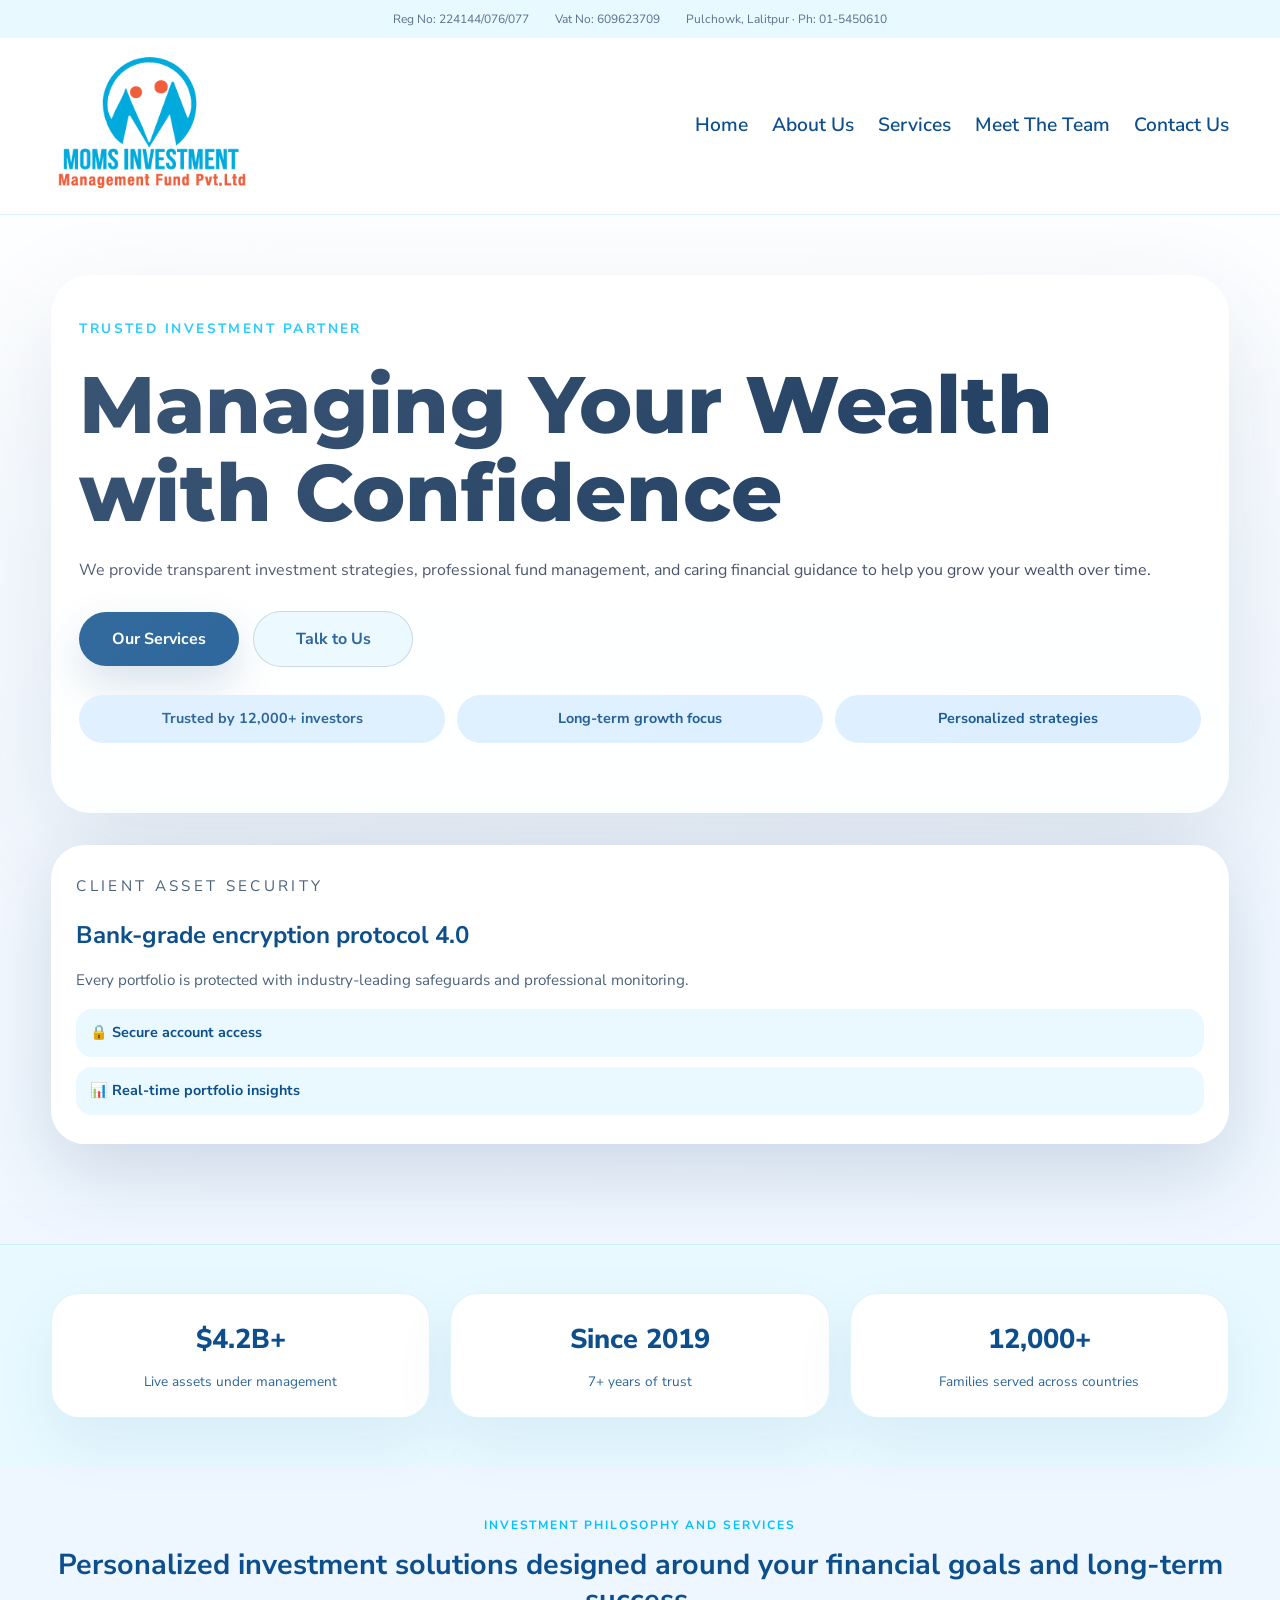
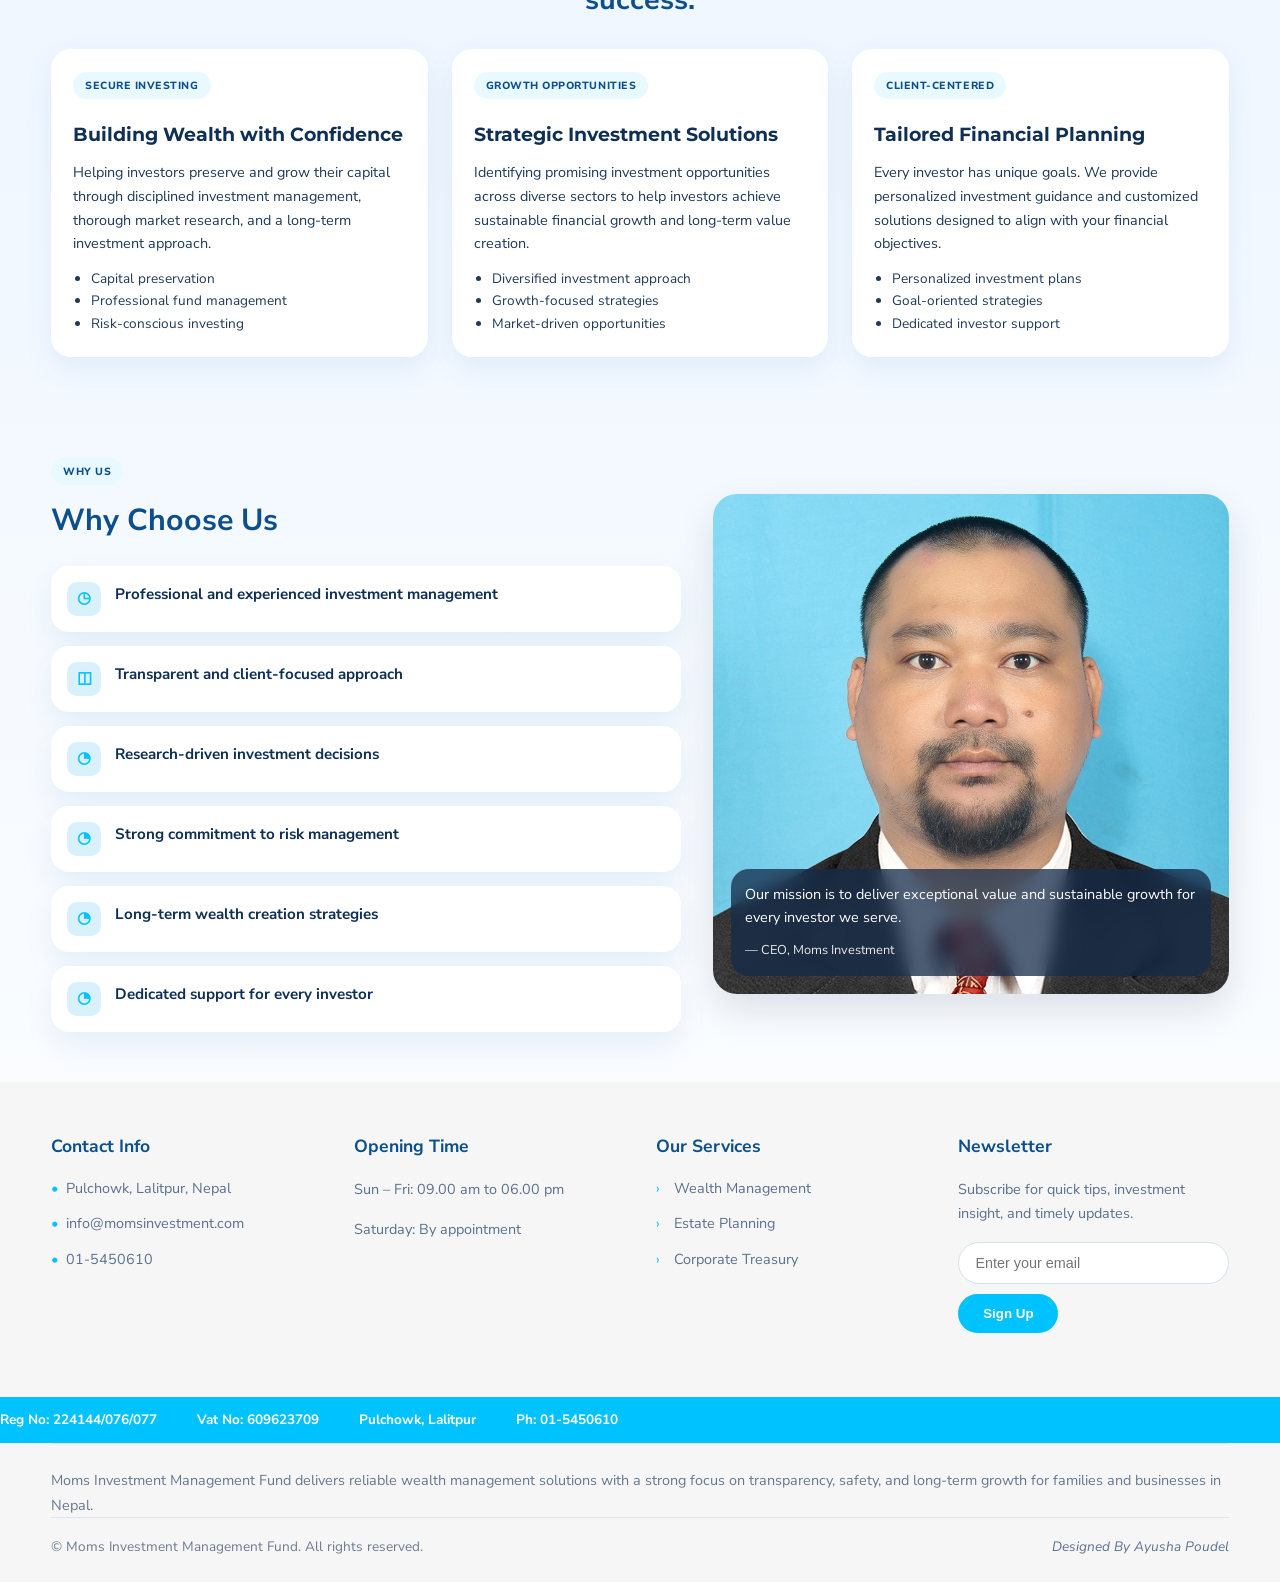
==== index.html @ f84cdc38 "chanes in mobile view" ====
<!DOCTYPE html>
<html lang="en">
<head>
  <meta charset="UTF-8" />
  <meta name="viewport" content="width=device-width, initial-scale=1.0, viewport-fit=cover" />
  <title>Moms Investment Management Fund | Wealth with Integrity</title>
  <meta name="description" content="Professional investment management services in Nepal. Safe, transparent, and growth-focused financial solutions for families and enterprises.">
  <link rel="preconnect" href="https://fonts.googleapis.com">
  <link rel="preconnect" href="https://fonts.gstatic.com" crossorigin>
  <link href="https://fonts.googleapis.com/css2?family=Montserrat:wght@600;700;800&family=Nunito+Sans:wght@400;500;600;700;800&display=swap" rel="stylesheet">
  <style>
    /* ----- reset & base ----- */
    * {
      box-sizing: border-box;
      margin: 0;
      padding: 0;
    }

    body {
      font-family: 'Nunito Sans', sans-serif;
      background: linear-gradient(180deg, #f5faff 0%, #eef6ff 48%, #ffffff 100%);
      color: #0f2f55;
      line-height: 1.65;
      overflow-x: hidden;
    }

    :root {
      color-scheme: light;
      --brand-blue: #00c2ff;
      --brand-navy: #0d4f8c;
      --brand-soft: #e8f9ff;
      --brand-muted: #5b708d;
      --brand-orange: #ff7f2e;
      --surface: #ffffff;
      --surface-soft: #f3f9ff;
      --accent-surface: #d9fee5;
    }

    a {
      text-decoration: none;
      color: inherit;
    }

    .container {
      width: min(1180px, 92%);
      margin: 0 auto;
    }

    /* buttons */
    .button {
      display: inline-flex;
      align-items: center;
      justify-content: center;
      border-radius: 999px;
      font-weight: 700;
      transition: all .25s ease;
      text-decoration: none;
    }

    .button-primary {
      background: var(--brand-navy);
      color: #ffffff;
      padding: 16px 28px;
      box-shadow: 0 18px 40px rgba(0, 72, 126, .18);
    }

    .button-primary:hover {
      transform: translateY(-1px);
      box-shadow: 0 20px 44px rgba(0, 72, 126, .22);
    }

    .button-secondary,
    .button-outline {
      border: 1px solid rgba(13, 47, 86, .18);
      background: rgba(232, 249, 255, .95);
      color: var(--brand-navy);
      padding: 16px 28px;
    }

    .button-secondary:hover,
    .button-outline:hover {
      background: rgba(232, 249, 255, 1);
    }

    /* topbar */
    .topbar {
      background: rgba(255, 255, 255, 0.98);
      border-bottom: 1px solid rgba(0, 164, 228, .14);
      position: sticky;
      top: 0;
      z-index: 100;
      backdrop-filter: blur(10px);
    }

    .topbar-info {
      display: flex;
      justify-content: center;
      gap: 26px;
      padding: 10px 0 8px;
      font-size: 12px;
      color: var(--brand-muted);
      background: var(--brand-soft);
      flex-wrap: wrap;
      row-gap: 6px;
    }

    .topbar-info span {
      white-space: nowrap;
    }

    .topbar-inner {
      display: flex;
      align-items: center;
      justify-content: space-between;
      gap: 30px;
      padding: 16px 0;
      flex-wrap: wrap;
    }

    .brand {
      display: flex;
      align-items: center;
      gap: 12px;
      flex-wrap: wrap;
    }

    .brand-logo {
      width: 200px;
      height: auto;
      display: block;
    }

    .brand-text {
      display: flex;
      flex-direction: column;
    }

    .brand-name {
      font-size: 18px;
      font-weight: 900;
      letter-spacing: .08em;
      text-transform: uppercase;
      color: var(--brand-blue);
      white-space: normal;
      line-height: 1.2;
    }

    /* desktop navigation */
    .topbar-nav {
      display: flex;
      flex-wrap: wrap;
      gap: 24px;
      align-items: center;
    }

    .topbar-nav a {
      color: var(--brand-navy);
      font-weight: 600;
      font-size: 1.2rem;
      padding: 8px 0;
    }

    /* mobile menu button (hamburger/X) */
    .mobile-menu-btn {
      display: none;
      background: none;
      border: none;
      cursor: pointer;
      width: 40px;
      height: 40px;
      position: relative;
      z-index: 200;
      flex-shrink: 0;
    }

    .mobile-menu-btn span {
      display: block;
      width: 25px;
      height: 2px;
      background: var(--brand-navy);
      margin: 6px auto;
      transition: all 0.3s ease;
      border-radius: 2px;
    }

    /* transform hamburger to X when open */
    .mobile-menu-btn.open span:nth-child(1) {
      transform: translateY(8px) rotate(45deg);
    }
    .mobile-menu-btn.open span:nth-child(2) {
      opacity: 0;
    }
    .mobile-menu-btn.open span:nth-child(3) {
      transform: translateY(-8px) rotate(-45deg);
    }

    /* mobile nav container */
    .mobile-nav-container {
      display: none;
      position: fixed;
      top: 0;
      left: 0;
      width: 100%;
      height: 100vh;
      background: rgba(255, 255, 255, 0.98);
      backdrop-filter: blur(16px);
      z-index: 150;
      flex-direction: column;
      justify-content: center;
      align-items: center;
      gap: 2rem;
      padding: 2rem;
      transform: translateX(100%);
      transition: transform 0.3s ease;
    }

    .mobile-nav-container.open {
      transform: translateX(0);
      display: flex;
    }

    .mobile-nav-container a {
      font-size: 1.5rem;
      font-weight: 600;
      color: var(--brand-navy);
      padding: 12px;
      text-align: center;
      width: 100%;
      border-bottom: 1px solid rgba(0, 164, 228, 0.2);
    }

    .mobile-nav-container .mobile-cta {
      margin-top: 20px;
    }

    /* Mobile-specific: logo+text stacked vertically, hamburger always on right */
    @media (max-width: 768px) {
      .topbar-nav {
        display: none;
      }
      .mobile-menu-btn {
        display: block;
      }
      .topbar-inner {
        flex-wrap: nowrap;
        justify-content: space-between;
        align-items: center;
      }
      .brand {
        flex-direction: column;
        align-items: flex-start;
        gap: 6px;
      }
      .brand-logo {
        width: 165px;
      }
      .brand-name {
        font-size: 14px;
        letter-spacing: 0.05em;
        max-width: 180px;
      }
      .brand-text {
        text-align: left;
      }
    }

    /* Hero stacking — always vertical, media card below */
    .hero.hero-full .hero-inner {
      display: flex;
      flex-direction: column;
      gap: 2rem;
    }

    .hero-media {
      display: block !important;
      width: 100%;
    }

    .hero-media .media-card {
      width: 100%;
      max-width: 100%;
      margin: 0;
    }

    .hero {
      display: block;
      width: 100%;
      padding: 0;
    }

    .hero.hero-full {
      position: relative;
      min-height: auto;
      background-image: linear-gradient(180deg, rgba(255, 255, 255, 0.92) 0%, rgba(255, 255, 255, 0.18) 35%, rgba(255, 255, 255, 0) 58%),
        url('https://images.unsplash.com/photo-1559526324-4b87b5e36e44?w=1600&q=80');
      background-size: cover;
      background-position: center right;
      background-repeat: no-repeat;
      padding: 60px 0 60px;
    }

    .hero.hero-full::before {
      content: '';
      position: absolute;
      inset: 0;
      background: linear-gradient(135deg, rgba(255, 255, 255, .20), rgba(255, 255, 255, 0));
      pointer-events: none;
    }

    .hero-copy {
      background: rgba(255, 255, 255, 0.96);
      padding: 40px 28px;
      border-radius: 40px;
      box-shadow: 0 36px 110px rgba(15, 47, 86, .12);
      max-width: 100%;
    }

    .hero-kicker {
      display: inline-flex;
      margin-bottom: 20px;
      color: var(--brand-blue);
      font-weight: 700;
      letter-spacing: .18em;
      text-transform: uppercase;
      font-size: .85rem;
    }

    .hero-copy h1 {
      font-family: 'Montserrat', sans-serif;
      font-size: clamp(2.2rem, 7vw, 5rem);
      line-height: 1.1;
      margin-bottom: 20px;
      color: #0f2f55;
      font-weight: 800;
    }

    .hero-text {
      font-size: 1rem;
      color: #34415d;
      margin-bottom: 28px;
    }

    .hero-actions-right {
      display: flex;
      flex-wrap: wrap;
      align-items: center;
      gap: 14px;
      margin-bottom: 28px;
    }

    .hero-actions-right .button-primary,
    .hero-actions-right .button-outline {
      min-width: 160px;
      padding: 14px 24px;
    }

    .hero-highlights {
      display: grid;
      grid-template-columns: repeat(auto-fit, minmax(180px, 1fr));
      gap: 12px;
      margin-bottom: 30px;
    }

    .hero-highlights span {
      background: rgba(218, 238, 255, .95);
      color: var(--brand-navy);
      padding: 12px 20px;
      border-radius: 999px;
      font-size: .9rem;
      font-weight: 700;
      text-align: center;
    }

    /* strategy card */
    .strategy-card {
      margin-top: 18px;
      background: var(--surface);
      border: 1px solid rgba(0, 164, 228, .12);
      border-radius: 28px;
      padding: 24px 22px;
      max-width: 100%;
      box-shadow: 0 18px 44px rgba(15, 47, 86, .08);
    }

    .strategy-top {
      margin-bottom: 20px;
    }

    .pill {
      background: var(--brand-soft);
      padding: 6px 14px;
      border-radius: 999px;
      font-size: 0.7rem;
      font-weight: 800;
      letter-spacing: 0.06em;
      color: var(--brand-navy);
      display: inline-block;
    }

    .strategy-top p {
      font-size: 1rem;
      color: #2f4f70;
      margin-top: 10px;
    }

    .button-strategy {
      width: 100%;
      border: 0;
      background: var(--brand-orange);
      color: #fff;
      font-weight: 700;
      border-radius: 16px;
      padding: 14px 18px;
      cursor: pointer;
      transition: background 0.2s;
    }

    .button-strategy:hover {
      background: #ff913f;
    }

    .strategy-card select {
      width: 100%;
      border-radius: 14px;
      padding: 12px 14px;
      font: inherit;
      border: 1px solid rgba(0, 164, 228, .22);
      background: rgba(0, 164, 228, .06);
      color: #26455f;
      margin-bottom: 16px;
    }

    .media-card {
      background: rgba(255, 255, 255, 0.98);
      border: 1px solid rgba(255, 255, 255, .82);
      border-radius: 34px;
      box-shadow: 0 28px 80px rgba(15, 47, 86, .16);
      padding: 28px 24px;
      backdrop-filter: blur(18px);
    }

    .media-pretitle {
      display: block;
      text-transform: uppercase;
      letter-spacing: .22em;
      font-size: .7rem;
      color: var(--brand-blue);
      margin-bottom: 14px;
    }

    .media-card h3 {
      font-size: 1.5rem;
      margin-bottom: 12px;
      color: var(--brand-navy);
    }

    .media-card p {
      color: #4b627b;
      line-height: 1.7;
      margin-bottom: 16px;
      font-size: 0.95rem;
    }

    .media-feature-list {
      display: grid;
      gap: 10px;
    }

    .media-feature-list span {
      display: inline-flex;
      align-items: center;
      gap: 10px;
      padding: 12px 14px;
      background: rgba(232, 249, 255, .95);
      border-radius: 16px;
      color: var(--brand-navy);
      font-weight: 700;
      font-size: 0.9rem;
    }

    /* stats */
    .stats-wrap {
      background: rgba(232, 249, 255, .85);
      color: var(--brand-navy);
      margin-top: 40px;
      padding: 48px 0;
      border-top: 1px solid rgba(0, 164, 228, .12);
    }

    .stats-grid {
      display: grid;
      grid-template-columns: repeat(3, 1fr);
      gap: 20px;
    }

    .stat-item {
      padding: 24px 16px;
      text-align: center;
      background: var(--surface);
      border-radius: 28px;
      box-shadow: 0 24px 60px rgba(0, 92, 172, .08);
      border: 1px solid rgba(0, 164, 228, .12);
    }

    .stat-value {
      font-size: 1.7rem;
      font-weight: 800;
      margin-bottom: 8px;
    }

    .stat-label {
      font-size: .85rem;
      opacity: .88;
    }

    /* philosophy section */
    .section-block {
      padding: 50px 0;
    }

    .section-head {
      text-align: center;
      margin-bottom: 32px;
    }

    .section-kicker {
      font-size: 12px;
      font-weight: 700;
      letter-spacing: .16em;
      color: var(--brand-blue);
      margin-bottom: 12px;
      text-transform: uppercase;
    }

    .section-head h2 {
      font-size: 1.8rem;
      line-height: 1.2;
      color: var(--brand-navy);
    }

    .philosophy-grid {
      display: grid;
      grid-template-columns: repeat(3, 1fr);
      gap: 24px;
    }

    .philosophy-card {
      border-radius: 20px;
      padding: 22px;
      min-height: auto;
      box-shadow: 0 12px 30px rgba(0, 92, 172, .08);
      background: var(--surface);
      transition: background .25s ease, color .25s ease;
    }

    .mini-pill {
      background: var(--brand-soft);
      padding: 5px 12px;
      border-radius: 60px;
      font-size: 0.65rem;
      font-weight: 800;
      letter-spacing: 0.05em;
      display: inline-block;
      color: var(--brand-navy);
      margin-bottom: 10px;
    }

    .philosophy-card h3 {
      font-family: 'Montserrat', sans-serif;
      font-size: 1.2rem;
      margin: 10px 0 10px;
      color: #0f2f55;
    }

    .philosophy-card p {
      font-size: .9rem;
      color: #1f3a57;
    }

    .philosophy-card ul {
      margin: 12px 0 0 18px;
      color: #1f3a57;
      font-size: .85rem;
    }

    .philosophy-card:hover {
      background: var(--brand-blue);
      color: #fff;
    }

    .philosophy-card:hover p,
    .philosophy-card:hover ul,
    .philosophy-card:hover li {
      color: #f2f8ff;
    }

    .philosophy-card:hover .mini-pill {
      background: rgba(255, 255, 255, .95);
      color: var(--brand-navy);
    }

    /* stewardship */
    .stewardship {
      display: grid;
      grid-template-columns: 1.1fr .9fr;
      gap: 32px;
      align-items: center;
      padding: 50px 0;
    }

    .stewardship-left h2 {
      font-size: 1.9rem;
      margin-bottom: 20px;
      color: var(--brand-navy);
    }

    .feature-list {
      display: flex;
      flex-direction: column;
      gap: 14px;
    }

    .feature-item {
      display: flex;
      gap: 14px;
      align-items: flex-start;
      background: var(--surface);
      padding: 16px;
      border-radius: 18px;
      box-shadow: 0 14px 28px rgba(0, 92, 172, .08);
    }

    .feature-icon {
      width: 34px;
      height: 34px;
      border-radius: 10px;
      background: rgba(0, 164, 228, .15);
      color: var(--brand-blue);
      display: grid;
      place-items: center;
      font-weight: 800;
      flex: 0 0 auto;
    }

    .feature-item h3 {
      font-size: 0.95rem;
      color: #0f2f55;
    }

    .stewardship-card {
      position: relative;
    }

    .stewardship-card img {
      width: 100%;
      height: auto;
      max-height: 500px;
      object-fit: cover;
      object-position: center 20%;
      border-radius: 24px;
      display: block;
      box-shadow: 0 16px 38px rgba(16, 35, 63, .12);
    }

    .overlay-card {
      position: absolute;
      left: 18px;
      right: 18px;
      bottom: 18px;
      background: rgba(20, 43, 74, .74);
      backdrop-filter: blur(8px);
      color: #fff;
      border-radius: 18px;
      padding: 14px;
    }

    .overlay-card p {
      font-size: 0.9rem;
      margin-bottom: 6px;
    }

    .overlay-card span {
      font-size: 0.8rem;
      opacity: .9;
    }

    /* footer */
    .footer {
      background: #f6f6f6;
      color: #0f2f55;
      padding: 50px 0 24px;
    }

    .footer-grid {
      display: grid;
      grid-template-columns: repeat(4, minmax(0, 1fr));
      gap: 32px;
      padding-bottom: 32px;
    }

    .footer h4 {
      margin-bottom: 16px;
      color: var(--brand-navy);
      font-size: 1.1rem;
    }

    .footer-contact,
    .footer-services {
      list-style: none;
      padding: 0;
      margin: 0;
    }

    .footer-contact li,
    .footer-services li {
      margin-bottom: 12px;
      color: #5b708d;
      font-size: .9rem;
    }

    .footer-contact li::before {
      content: '•';
      display: inline-block;
      width: 1em;
      color: var(--brand-blue);
    }

    .footer-services li {
      position: relative;
      padding-left: 18px;
    }

    .footer-services li::before {
      content: '›';
      position: absolute;
      left: 0;
      color: var(--brand-blue);
    }

    .footer-col p {
      color: #5b708d;
      line-height: 1.7;
      margin-bottom: 16px;
      font-size: 0.9rem;
    }

    .footer-newsletter {
      display: flex;
      gap: 10px;
      flex-wrap: wrap;
    }

    .footer-newsletter input {
      flex: 1;
      padding: 12px 16px;
      border-radius: 999px;
      border: 1px solid #d4e2f0;
      outline: none;
      font-size: .9rem;
    }

    .footer-newsletter button {
      border: 0;
      border-radius: 999px;
      min-width: 100px;
      padding: 12px 18px;
      background: var(--brand-blue);
      color: #fff;
      font-weight: 700;
      cursor: pointer;
      transition: 0.2s;
    }

    .footer-newsletter button:hover {
      background: #0d9fdf;
    }

    .footer-marquee {
      overflow: hidden;
      background: var(--brand-blue);
      margin-top: 32px;
    }

    .marquee-track {
      display: flex;
      animation: scroll 18s linear infinite;
      padding: 12px 0;
    }

    .marquee-group {
      display: flex;
      gap: 40px;
      align-items: center;
      min-width: 100%;
    }

    .marquee-group span {
      color: #fff;
      white-space: nowrap;
      font-weight: 700;
      font-size: 0.85rem;
    }

    @keyframes scroll {
      0% { transform: translateX(0); }
      100% { transform: translateX(-50%); }
    }

    .footer-note {
      border-top: 1px solid #dbe6f0;
      padding-top: 24px;
    }

    .footer-note p {
      margin: 0;
      color: #66788f;
      line-height: 1.7;
      font-size: 0.9rem;
    }

    .footer-bottom {
      display: flex;
      justify-content: space-between;
      align-items: center;
      gap: 12px;
      color: #6b7b90;
      font-size: .85rem;
      border-top: 1px solid #dbe6f0;
      padding-top: 18px;
      flex-wrap: wrap;
    }

    .footer-credit {
      color: #5b708d;
      font-style: italic;
    }

    .sr-only {
      position: absolute;
      left: -9999px;
    }

    /* responsive adjustments */
    @media (max-width: 992px) {
      .stats-grid, .philosophy-grid, .footer-grid {
        grid-template-columns: 1fr 1fr;
      }
      .stewardship {
        grid-template-columns: 1fr;
        gap: 40px;
      }
      .hero-copy {
        padding: 32px 24px;
      }
    }

    @media (max-width: 768px) {
      .stats-grid, .philosophy-grid, .footer-grid {
        grid-template-columns: 1fr;
      }
      .hero-copy h1 {
        font-size: 1.8rem;
      }
      .section-head h2, .stewardship-left h2 {
        font-size: 1.6rem;
      }
      .hero.hero-full {
        padding: 40px 0;
      }
      .stat-item {
        padding: 18px;
      }
      .media-card {
        padding: 22px 18px;
      }
      .media-card h3 {
        font-size: 1.3rem;
      }
      .footer-newsletter {
        flex-direction: column;
      }
      .footer-newsletter button {
        width: 100%;
      }
      .footer-bottom {
        justify-content: center;
        text-align: center;
      }
    }

    @media (max-width: 480px) {
      .hero-copy {
        padding: 24px 18px;
      }
      .button-primary, .button-outline {
        padding: 12px 20px;
        font-size: 0.9rem;
      }
      .strategy-card {
        padding: 20px 16px;
      }
      .feature-item {
        padding: 12px;
      }
      .feature-item h3 {
        font-size: 0.9rem;
      }
      .overlay-card {
        position: relative;
        left: 0;
        right: 0;
        bottom: 0;
        margin-top: 12px;
        border-radius: 18px;
      }
      .stewardship-card img {
        max-height: 350px;
      }
    }
  </style>
</head>
<body>
  <header class="topbar">
    <div class="topbar-info">
      <span>Reg No: 224144/076/077</span>
      <span>Vat No: 609623709</span>
      <span>Pulchowk, Lalitpur · Ph: 01-5450610</span>
    </div>
    <div class="container topbar-inner">
      <a href="#" class="brand">
        <img class="brand-logo" src="images/logo.png" alt="Moms Investment Logo">
        <div class="brand-text">
          <!-- <span class="brand-name">MOMS INVESTMENT MANAGEMENT FUND PVT.LTD</span> -->
        </div>
      </a>
      
      <!-- Desktop navigation -->
      <nav class="topbar-nav">
        <a href="">Home</a>
        <a href="about.html">About Us</a>
        <a href="services.html">Services</a>
        <a href="team.html">Meet The Team</a>
        <a href="contact.html">Contact Us</a>
      </nav>

      <!-- Hamburger/X button (mobile only) -->
      <button class="mobile-menu-btn" id="mobileMenuBtn" aria-label="Menu">
        <span></span>
        <span></span>
        <span></span>
      </button>
    </div>

    <!-- Mobile fullscreen navigation container -->
    <div class="mobile-nav-container" id="mobileNavContainer">
      <a href="#">Home</a>
      <a href="#">About Us</a>
      <a href="#">Services</a>
      <a href="#">Meet The Team</a>
      <a href="#">Contact Us</a>
      <div class="mobile-cta">
        <a class="button button-primary" href="#" style="width: 100%; text-align: center; color: #ffffff;">Get in Touch</a>
      </div>
    </div>
  </header>

  <main>
    <section class="hero hero-full">
      <div class="container hero-inner">
        <div class="hero-copy">
          <p class="hero-kicker">Trusted investment partner</p>
          <h1>Managing Your Wealth with Confidence</h1>
          <p class="hero-text">We provide transparent investment strategies, professional fund management, and caring financial guidance to help you grow your wealth over time.</p>
          <div class="hero-actions-right">
            <a class="button button-primary" href="#">Our Services</a>
            <a class="button button-outline" href="#">Talk to Us</a>
          </div>
          <div class="hero-highlights">
            <span>Trusted by 12,000+ investors</span>
            <span>Long-term growth focus</span>
            <span>Personalized strategies</span>
          </div>
        </div>
        <aside class="hero-media">
          <div class="media-card">
            <p class="media-pretitle">Client Asset Security</p>
            <h3>Bank-grade encryption protocol 4.0</h3>
            <p>Every portfolio is protected with industry-leading safeguards and professional monitoring.</p>
            <div class="media-feature-list">
              <span>🔒 Secure account access</span>
              <span>📊 Real-time portfolio insights</span>
            </div>
          </div>
        </aside>
      </div>
    </section>

    <section class="stats-wrap">
      <div class="container stats-grid">
        <div class="stat-item">
          <div class="stat-value">$4.2B+</div>
          <div class="stat-label">Live assets under management</div>
        </div>
        <div class="stat-item">
          <div class="stat-value">Since 2019</div>
          <div class="stat-label">7+ years of trust</div>
        </div>
        <div class="stat-item">
          <div class="stat-value">12,000+</div>
          <div class="stat-label">Families served across countries</div>
        </div>
      </div>
    </section>

    <section class="container section-block">
      <div class="section-head">
        <p class="section-kicker">Investment Philosophy and Services</p>
        <h2>Personalized investment solutions designed around your financial goals and long-term success.</h2>
      </div>
      <div class="philosophy-grid">
        <article class="philosophy-card light">
          <span class="mini-pill">SECURE INVESTING</span>
          <h3>Building Wealth with Confidence</h3>
          <p>Helping investors preserve and grow their capital through disciplined investment management, thorough market research, and a long-term investment approach.</p>
          <ul><li>Capital preservation</li><li>Professional fund management</li><li>Risk-conscious investing</li></ul>
        </article>
        <article class="philosophy-card dark">
          <span class="mini-pill">GROWTH OPPORTUNITIES</span>
          <h3>Strategic Investment Solutions</h3>
          <p>Identifying promising investment opportunities across diverse sectors to help investors achieve sustainable financial growth and long-term value creation.</p>
          <ul><li>Diversified investment approach</li><li>Growth-focused strategies</li><li>Market-driven opportunities</li></ul>
        </article>
        <article class="philosophy-card outline">
          <span class="mini-pill">CLIENT-CENTERED</span>
          <h3>Tailored Financial Planning</h3>
          <p>Every investor has unique goals. We provide personalized investment guidance and customized solutions designed to align with your financial objectives.</p>
          <ul><li>Personalized investment plans</li><li>Goal-oriented strategies</li><li>Dedicated investor support</li></ul>
        </article>
      </div>
    </section>

    <section class="container stewardship">
      <div class="stewardship-left">
        <span class="mini-pill">WHY US</span>
        <h2>Why Choose Us</h2>
        <div class="feature-list">
          <div class="feature-item"><div class="feature-icon">◷</div><div><h3>Professional and experienced investment management</h3></div></div>
          <div class="feature-item"><div class="feature-icon">◫</div><div><h3>Transparent and client-focused approach</h3></div></div>
          <div class="feature-item"><div class="feature-icon">◔</div><div><h3>Research-driven investment decisions</h3></div></div>
          <div class="feature-item"><div class="feature-icon">◔</div><div><h3>Strong commitment to risk management</h3></div></div>
          <div class="feature-item"><div class="feature-icon">◔</div><div><h3>Long-term wealth creation strategies</h3></div></div>
          <div class="feature-item"><div class="feature-icon">◔</div><div><h3>Dedicated support for every investor</h3></div></div>
        </div>
      </div>
      <div class="stewardship-card">
        <img src="images/CEO.jpeg" alt="CEO portrait">
        <div class="overlay-card">
          <p>Our mission is to deliver exceptional value and sustainable growth for every investor we serve.</p>
          <span>— CEO, Moms Investment</span>
        </div>
      </div>
    </section>
  </main>

  <footer class="footer">
    <div class="container footer-grid">
      <div class="footer-col"><h4>Contact Info</h4><ul class="footer-contact"><li>Pulchowk, Lalitpur, Nepal</li><li>info@momsinvestment.com</li><li>01-5450610</li></ul></div>
      <div class="footer-col"><h4>Opening Time</h4><p>Sun – Fri: 09.00 am to 06.00 pm</p><p>Saturday: By appointment</p></div>
      <div class="footer-col"><h4>Our Services</h4><ul class="footer-services"><li>Wealth Management</li><li>Estate Planning</li><li>Corporate Treasury</li></ul></div>
      <div class="footer-col"><h4>Newsletter</h4><p>Subscribe for quick tips, investment insight, and timely updates.</p><div class="footer-newsletter"><input type="email" placeholder="Enter your email" id="newsEmail"><button id="newsBtn">Sign Up</button></div></div>
    </div>
    <div class="footer-marquee"><div class="marquee-track"><div class="marquee-group"><span>Reg No: 224144/076/077</span><span>Vat No: 609623709</span><span>Pulchowk, Lalitpur</span><span>Ph: 01-5450610</span></div><div class="marquee-group" aria-hidden="true"><span>Reg No: 224144/076/077</span><span>Vat No: 609623709</span><span>Pulchowk, Lalitpur</span><span>Ph: 01-5450610</span></div></div></div>
    <div class="container footer-note"><p>Moms Investment Management Fund delivers reliable wealth management solutions with a strong focus on transparency, safety, and long-term growth for families and businesses in Nepal.</p></div>
    <div class="container footer-bottom"><span>© Moms Investment Management Fund. All rights reserved.</span><span class="footer-credit">Designed By Ayusha Poudel</span></div>
  </footer>

  <script>
    (function() {
      // Hamburger/X menu toggle
      const menuBtn = document.getElementById('mobileMenuBtn');
      const mobileNav = document.getElementById('mobileNavContainer');
      if (menuBtn && mobileNav) {
        menuBtn.addEventListener('click', () => {
          mobileNav.classList.toggle('open');
          menuBtn.classList.toggle('open'); // toggle X class
          if (mobileNav.classList.contains('open')) {
            document.body.style.overflow = 'hidden';
          } else {
            document.body.style.overflow = '';
          }
        });
        // Close menu when clicking any link inside the mobile nav
        const navLinks = mobileNav.querySelectorAll('a');
        navLinks.forEach(link => {
          link.addEventListener('click', () => {
            mobileNav.classList.remove('open');
            menuBtn.classList.remove('open');
            document.body.style.overflow = '';
          });
        });
      }

      // newsletter signup
      const newsBtn = document.getElementById('newsBtn');
      const newsEmail = document.getElementById('newsEmail');
      if (newsBtn) {
        newsBtn.addEventListener('click', () => {
          const email = newsEmail.value.trim();
          if (!email || !email.includes('@')) {
            alert('Please enter a valid email address.');
            return;
          }
          alert(`📩 Subscribed! ${email} will receive market insights and updates.`);
          newsEmail.value = '';
        });
      }
    })();
  </script>
</body>
</html>
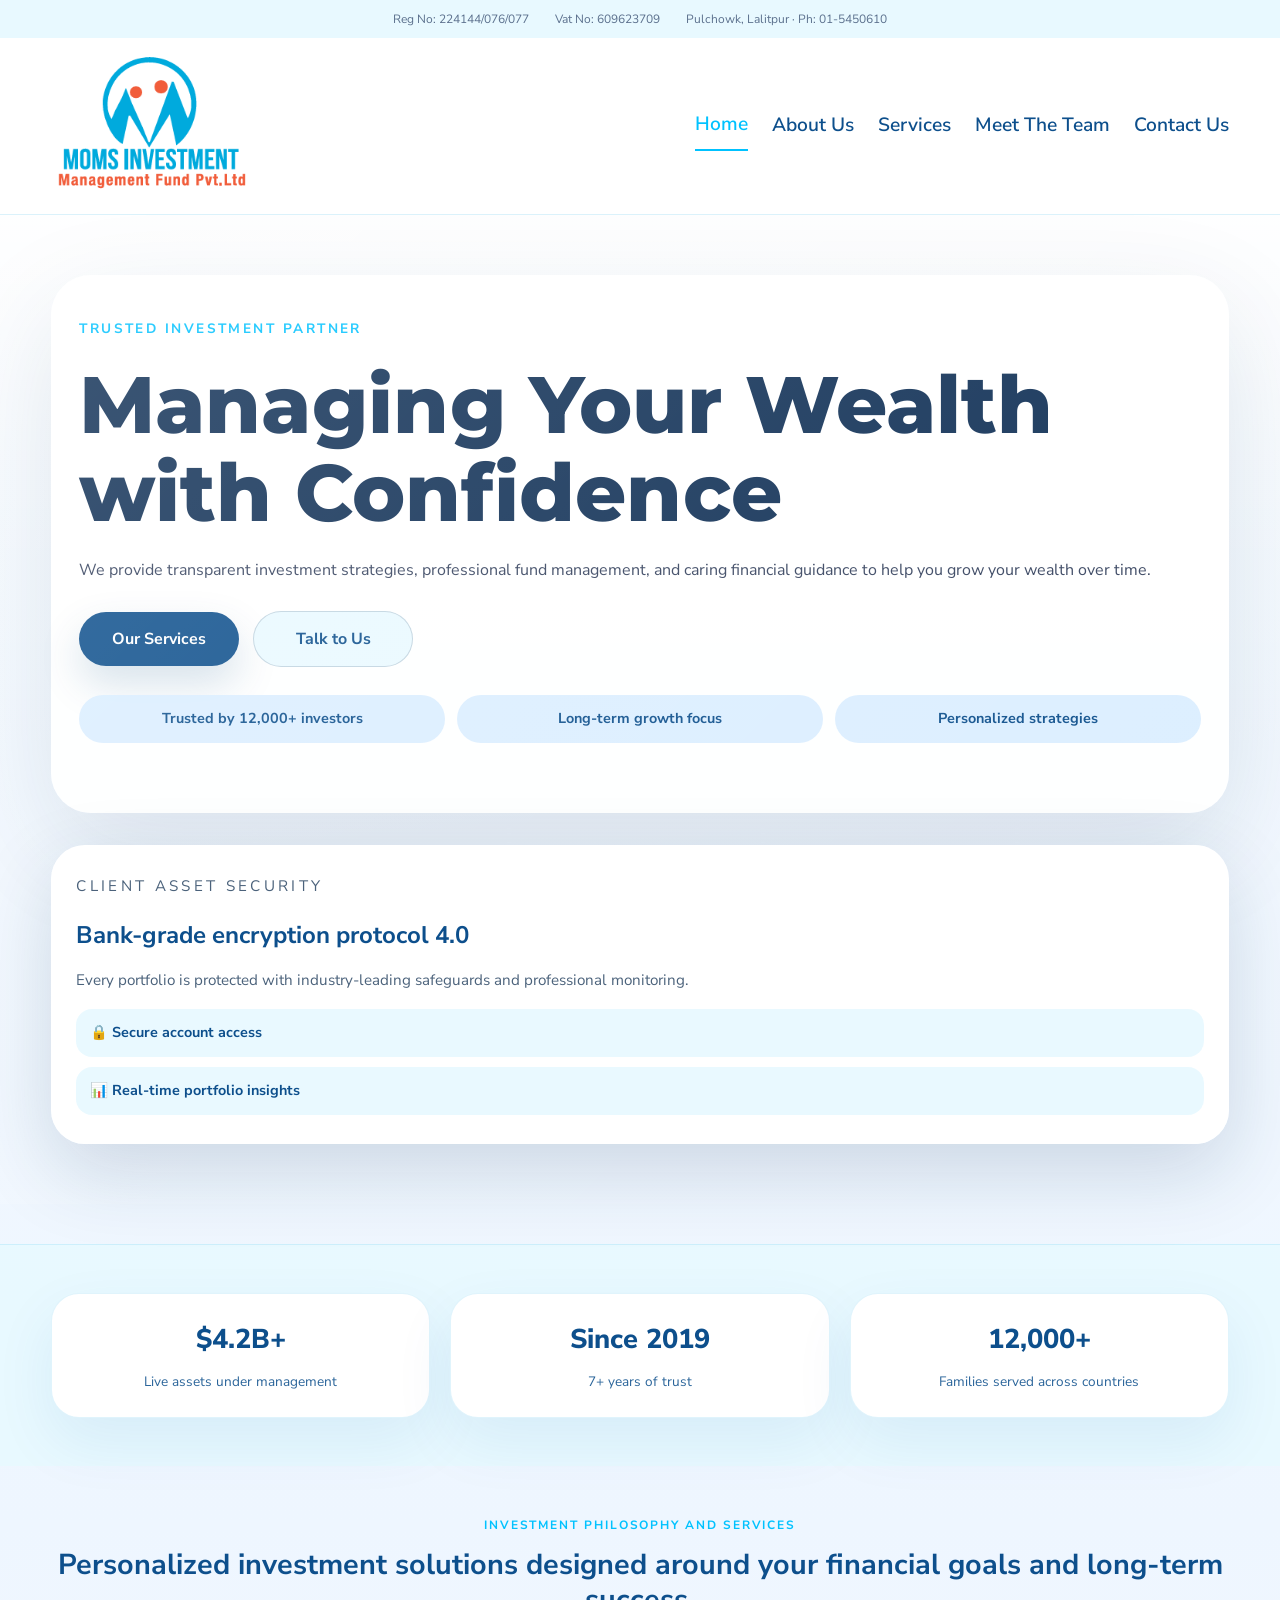
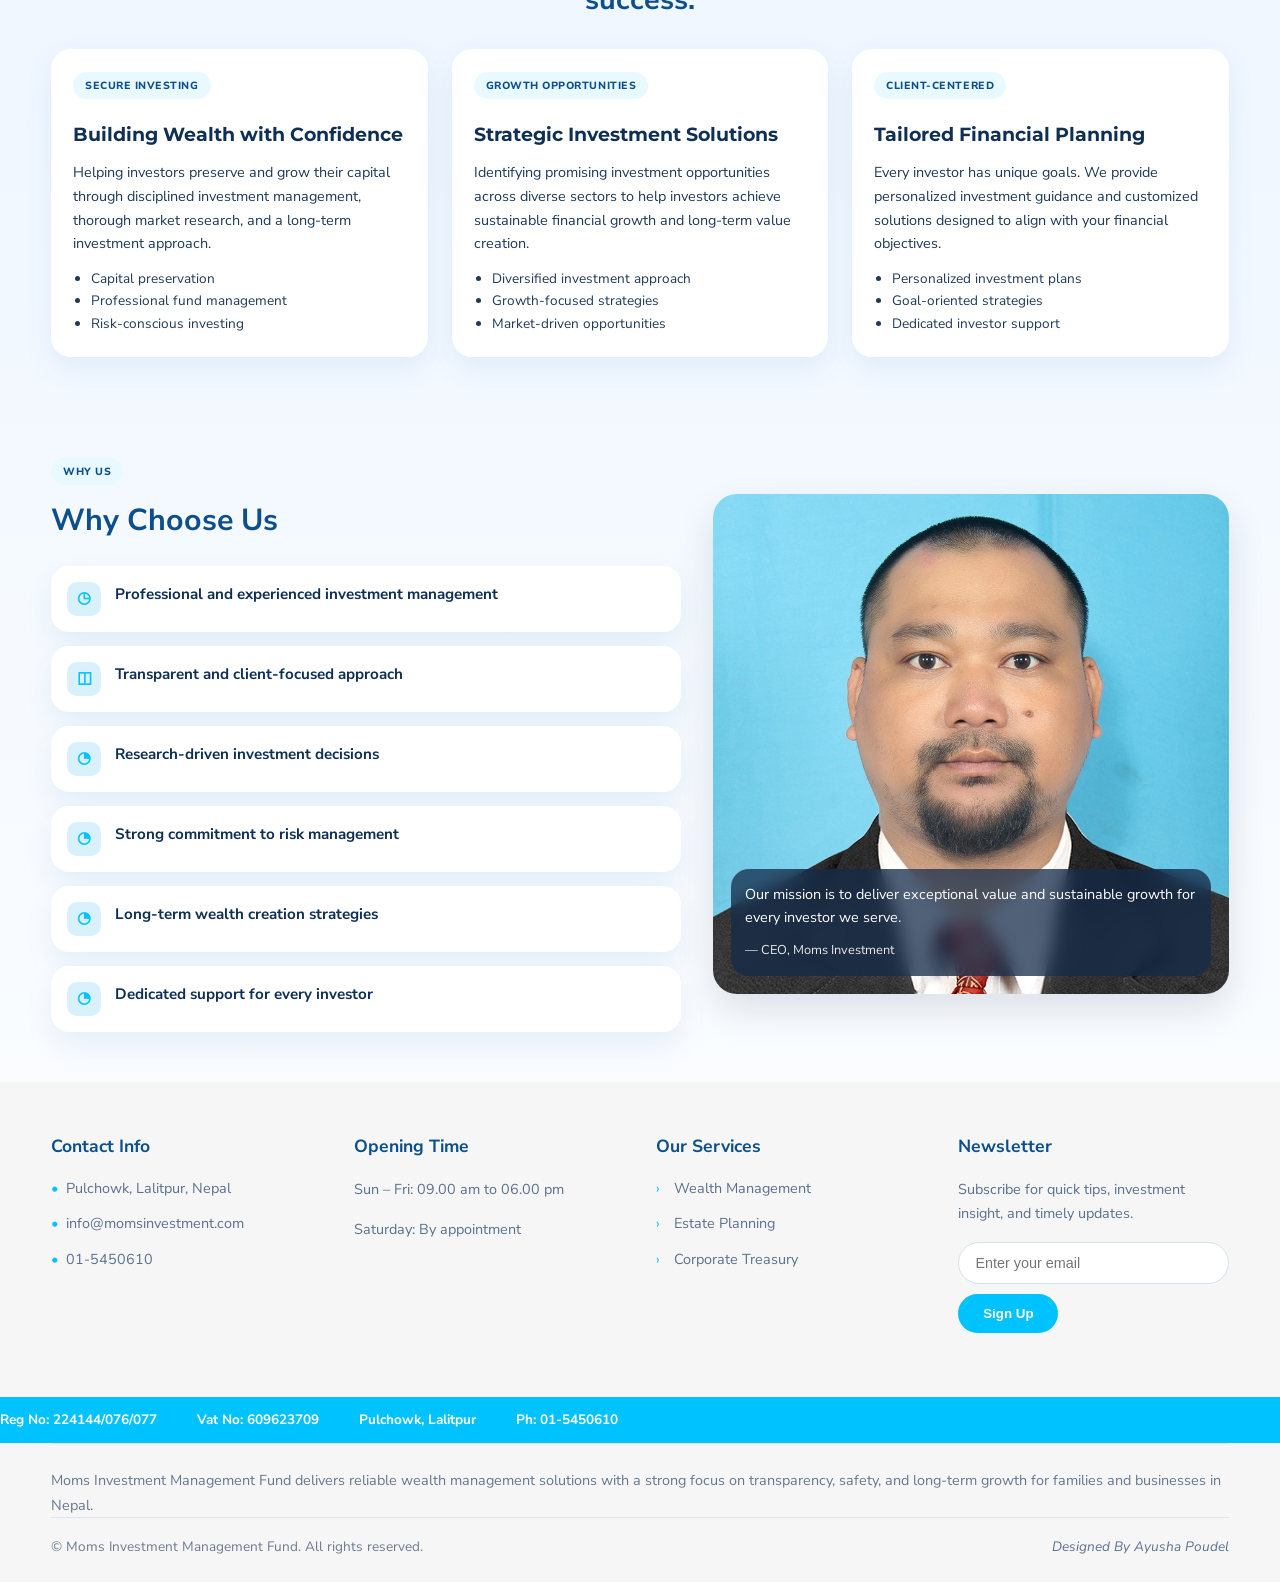
==== commit efd1cd8e: "changes in all pages and make responsive" ====
--- a/index.html
+++ b/index.html
@@ -6,6 +6,8 @@
   <title>Moms Investment Management Fund | Wealth with Integrity</title>
   <meta name="description" content="Professional investment management services in Nepal. Safe, transparent, and growth-focused financial solutions for families and enterprises.">
   <link rel="preconnect" href="https://fonts.googleapis.com">
+    <link rel="shortcut icon" href="images/logo.png" type="image/x-icon">
+
   <link rel="preconnect" href="https://fonts.gstatic.com" crossorigin>
   <link href="https://fonts.googleapis.com/css2?family=Montserrat:wght@600;700;800&family=Nunito+Sans:wght@400;500;600;700;800&display=swap" rel="stylesheet">
   <style>
@@ -82,7 +84,7 @@
       background: rgba(232, 249, 255, 1);
     }
 
-    /* topbar */
+    /* ===== HEADER (identical to services page with active & hover) ===== */
     .topbar {
       background: rgba(255, 255, 255, 0.98);
       border-bottom: 1px solid rgba(0, 164, 228, .14);
@@ -128,6 +130,7 @@
       width: 200px;
       height: auto;
       display: block;
+      border-radius: 12px;
     }
 
     .brand-text {
@@ -158,6 +161,35 @@
       font-weight: 600;
       font-size: 1.2rem;
       padding: 8px 0;
+      transition: color 0.2s ease;
+      position: relative;
+    }
+
+    .topbar-nav a:hover {
+      color: var(--brand-blue);
+    }
+
+    .topbar-nav a::after {
+      content: '';
+      position: absolute;
+      bottom: 0;
+      left: 0;
+      width: 0;
+      height: 2px;
+      background: var(--brand-blue);
+      transition: width 0.25s ease;
+    }
+
+    .topbar-nav a:hover::after {
+      width: 100%;
+    }
+
+    .topbar-nav a.active {
+      color: var(--brand-blue);
+      border-bottom: 2px solid var(--brand-blue);
+    }
+    .topbar-nav a.active::after {
+      display: none;
     }
 
     /* mobile menu button (hamburger/X) */
@@ -183,7 +215,6 @@
       border-radius: 2px;
     }
 
-    /* transform hamburger to X when open */
     .mobile-menu-btn.open span:nth-child(1) {
       transform: translateY(8px) rotate(45deg);
     }
@@ -194,7 +225,6 @@
       transform: translateY(-8px) rotate(-45deg);
     }
 
-    /* mobile nav container */
     .mobile-nav-container {
       display: none;
       position: fixed;
@@ -227,13 +257,17 @@
       text-align: center;
       width: 100%;
       border-bottom: 1px solid rgba(0, 164, 228, 0.2);
+      transition: color 0.2s;
+    }
+
+    .mobile-nav-container a:hover {
+      color: var(--brand-blue);
     }
 
     .mobile-nav-container .mobile-cta {
       margin-top: 20px;
     }
 
-    /* Mobile-specific: logo+text stacked vertically, hamburger always on right */
     @media (max-width: 768px) {
       .topbar-nav {
         display: none;
@@ -252,7 +286,7 @@
         gap: 6px;
       }
       .brand-logo {
-        width: 165px;
+        width: 200px;
       }
       .brand-name {
         font-size: 14px;
@@ -927,19 +961,19 @@
       <span>Pulchowk, Lalitpur · Ph: 01-5450610</span>
     </div>
     <div class="container topbar-inner">
-      <a href="#" class="brand">
+      <a href="index.html" class="brand">
         <img class="brand-logo" src="images/logo.png" alt="Moms Investment Logo">
         <div class="brand-text">
           <!-- <span class="brand-name">MOMS INVESTMENT MANAGEMENT FUND PVT.LTD</span> -->
         </div>
       </a>
       
-      <!-- Desktop navigation -->
+      <!-- Desktop navigation with active Home -->
       <nav class="topbar-nav">
-        <a href="">Home</a>
+        <a href="index.html" class="active">Home</a>
         <a href="about.html">About Us</a>
         <a href="services.html">Services</a>
-        <a href="team.html">Meet The Team</a>
+        <a href="meet_the_team.html">Meet The Team</a>
         <a href="contact.html">Contact Us</a>
       </nav>
 
@@ -953,13 +987,13 @@
 
     <!-- Mobile fullscreen navigation container -->
     <div class="mobile-nav-container" id="mobileNavContainer">
-      <a href="#">Home</a>
-      <a href="#">About Us</a>
-      <a href="#">Services</a>
-      <a href="#">Meet The Team</a>
-      <a href="#">Contact Us</a>
+      <a href="index.html">Home</a>
+      <a href="about.html">About Us</a>
+      <a href="services.html">Services</a>
+      <a href="meet_the_team.html">Meet The Team</a>
+      <a href="contact.html">Contact Us</a>
       <div class="mobile-cta">
-        <a class="button button-primary" href="#" style="width: 100%; text-align: center; color: #ffffff;">Get in Touch</a>
+        <a class="button button-primary" href="contact.html" style="width: 100%; text-align: center; color: #ffffff;">Get in Touch</a>
       </div>
     </div>
   </header>
@@ -972,14 +1006,29 @@
           <h1>Managing Your Wealth with Confidence</h1>
           <p class="hero-text">We provide transparent investment strategies, professional fund management, and caring financial guidance to help you grow your wealth over time.</p>
           <div class="hero-actions-right">
-            <a class="button button-primary" href="#">Our Services</a>
-            <a class="button button-outline" href="#">Talk to Us</a>
+            <a class="button button-primary" href="services.html">Our Services</a>
+            <a class="button button-outline" href="contact.html">Talk to Us</a>
           </div>
           <div class="hero-highlights">
             <span>Trusted by 12,000+ investors</span>
             <span>Long-term growth focus</span>
             <span>Personalized strategies</span>
           </div>
+          <!-- <div class="strategy-card">
+            <div class="strategy-top">
+              <span class="pill">FINANCIAL GUIDANCE</span>
+              <p>How can we help you today?</p>
+            </div>
+            <label class="sr-only" for="goal">Select an objective</label>
+            <select id="goal">
+              <option>Select an objective</option>
+              <option>Grow wealth</option>
+              <option>Retirement planning</option>
+              <option>Save for education</option>
+              <option>Preserve capital</option>
+            </select>
+            <button type="button" class="button-strategy" id="strategyBtn">Personalize My Strategy</button>
+          </div> -->
         </div>
         <aside class="hero-media">
           <div class="media-card">
@@ -1082,14 +1131,13 @@
       if (menuBtn && mobileNav) {
         menuBtn.addEventListener('click', () => {
           mobileNav.classList.toggle('open');
-          menuBtn.classList.toggle('open'); // toggle X class
+          menuBtn.classList.toggle('open');
           if (mobileNav.classList.contains('open')) {
             document.body.style.overflow = 'hidden';
           } else {
             document.body.style.overflow = '';
           }
         });
-        // Close menu when clicking any link inside the mobile nav
         const navLinks = mobileNav.querySelectorAll('a');
         navLinks.forEach(link => {
           link.addEventListener('click', () => {
@@ -1097,6 +1145,16 @@
             menuBtn.classList.remove('open');
             document.body.style.overflow = '';
           });
+        });
+      }
+
+      // strategy button
+      const strategyBtn = document.getElementById('strategyBtn');
+      const goalSelect = document.getElementById('goal');
+      if (strategyBtn) {
+        strategyBtn.addEventListener('click', () => {
+          const selected = goalSelect.options[goalSelect.selectedIndex]?.text || 'investment objective';
+          alert(`✨ Thank you! We'll personalize a strategy for "${selected}". A dedicated advisor will reach out soon.`);
         });
       }
 
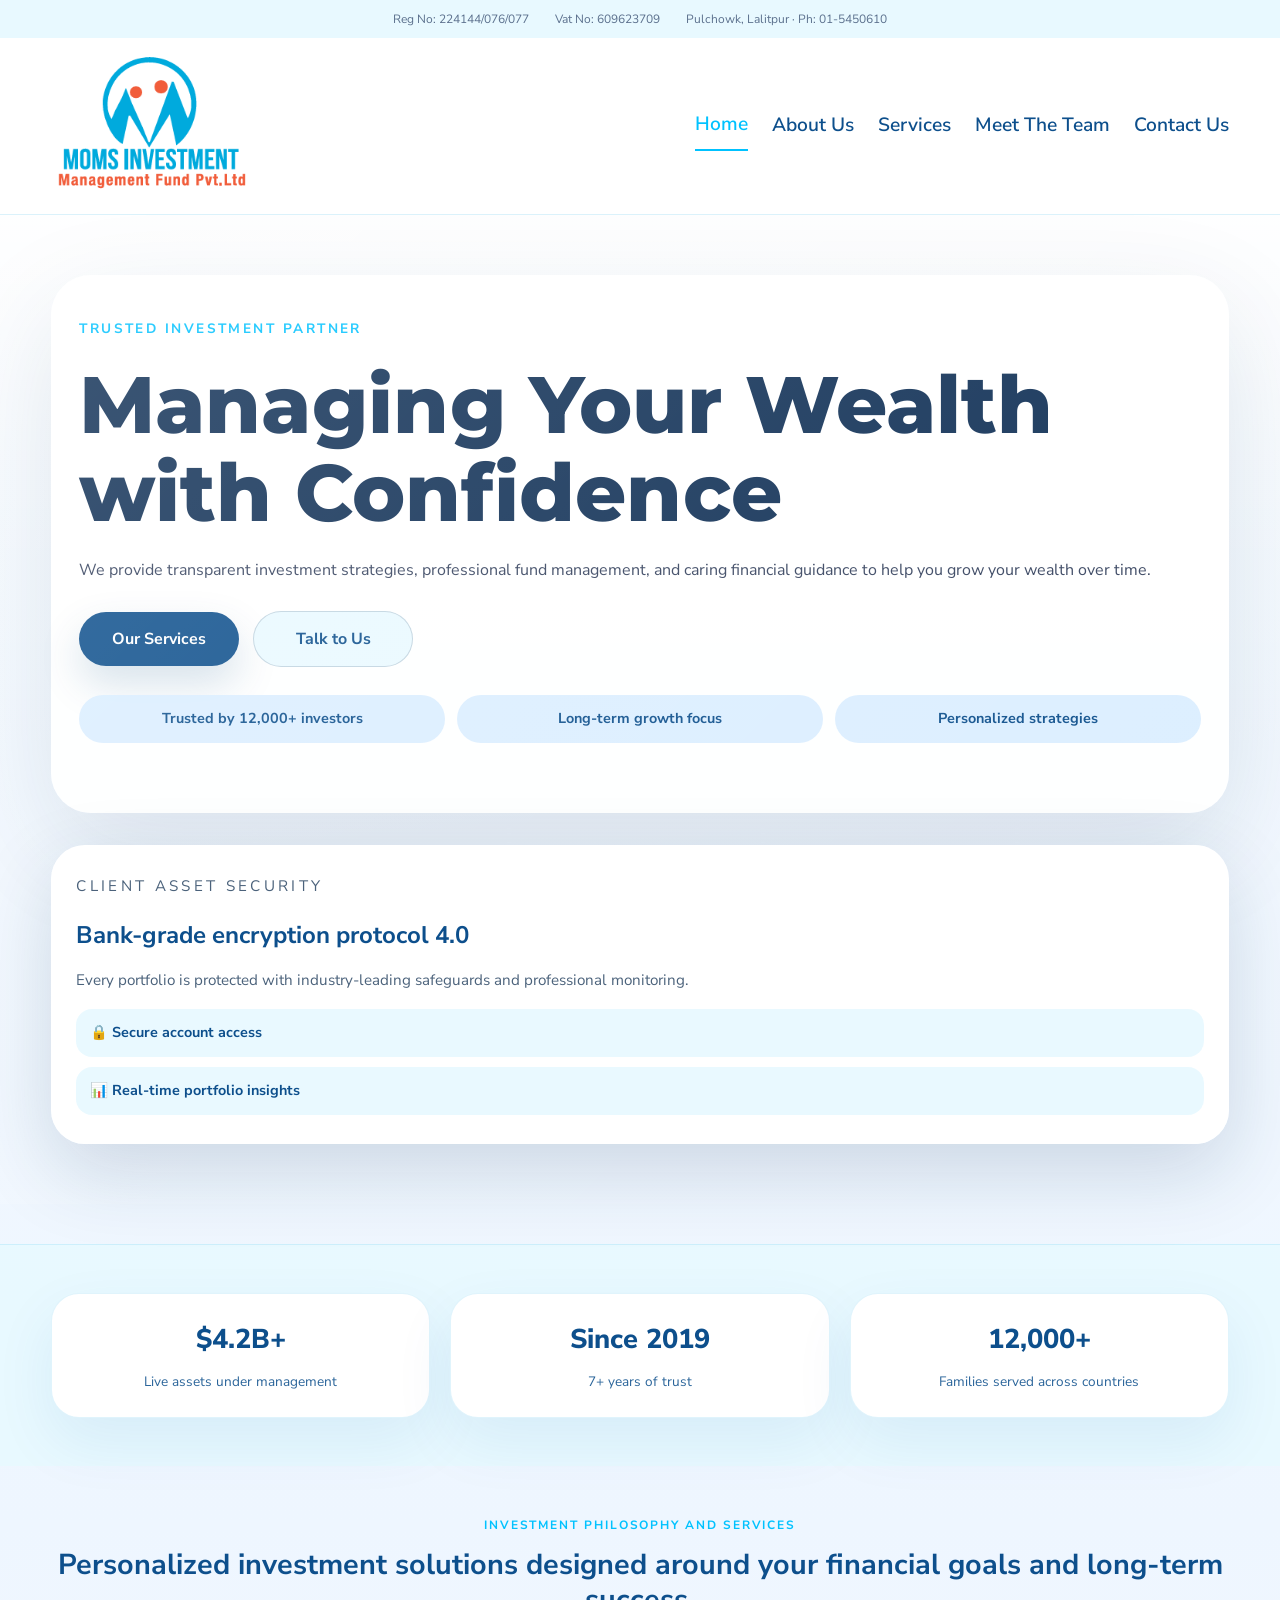
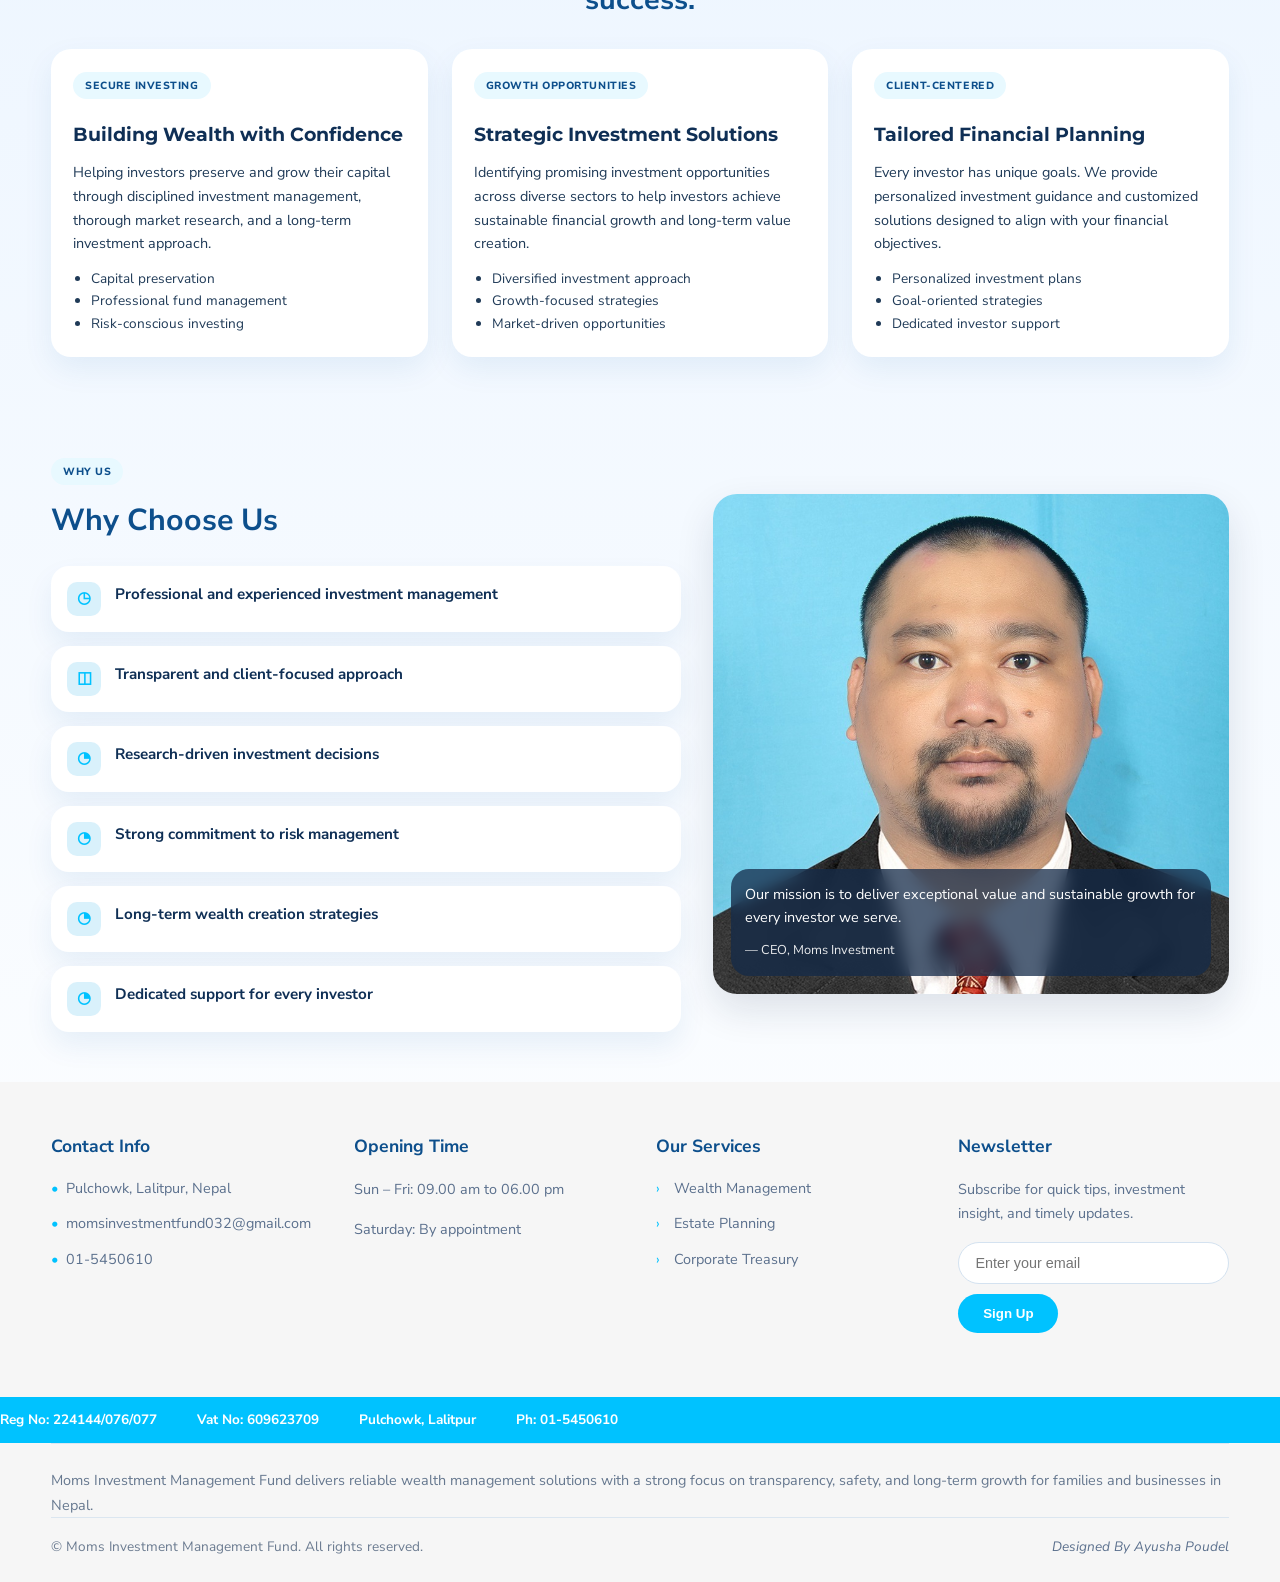
==== commit 2371ea69: "added:email alignment" ====
--- a/index.html
+++ b/index.html
@@ -1113,7 +1113,7 @@
 
   <footer class="footer">
     <div class="container footer-grid">
-      <div class="footer-col"><h4>Contact Info</h4><ul class="footer-contact"><li>Pulchowk, Lalitpur, Nepal</li><li>info@momsinvestment.com</li><li>01-5450610</li></ul></div>
+      <div class="footer-col"><h4>Contact Info</h4><ul class="footer-contact"><li>Pulchowk, Lalitpur, Nepal</li><li>momsinvestmentfund032@gmail.com</li><li>01-5450610</li></ul></div>
       <div class="footer-col"><h4>Opening Time</h4><p>Sun – Fri: 09.00 am to 06.00 pm</p><p>Saturday: By appointment</p></div>
       <div class="footer-col"><h4>Our Services</h4><ul class="footer-services"><li>Wealth Management</li><li>Estate Planning</li><li>Corporate Treasury</li></ul></div>
       <div class="footer-col"><h4>Newsletter</h4><p>Subscribe for quick tips, investment insight, and timely updates.</p><div class="footer-newsletter"><input type="email" placeholder="Enter your email" id="newsEmail"><button id="newsBtn">Sign Up</button></div></div>
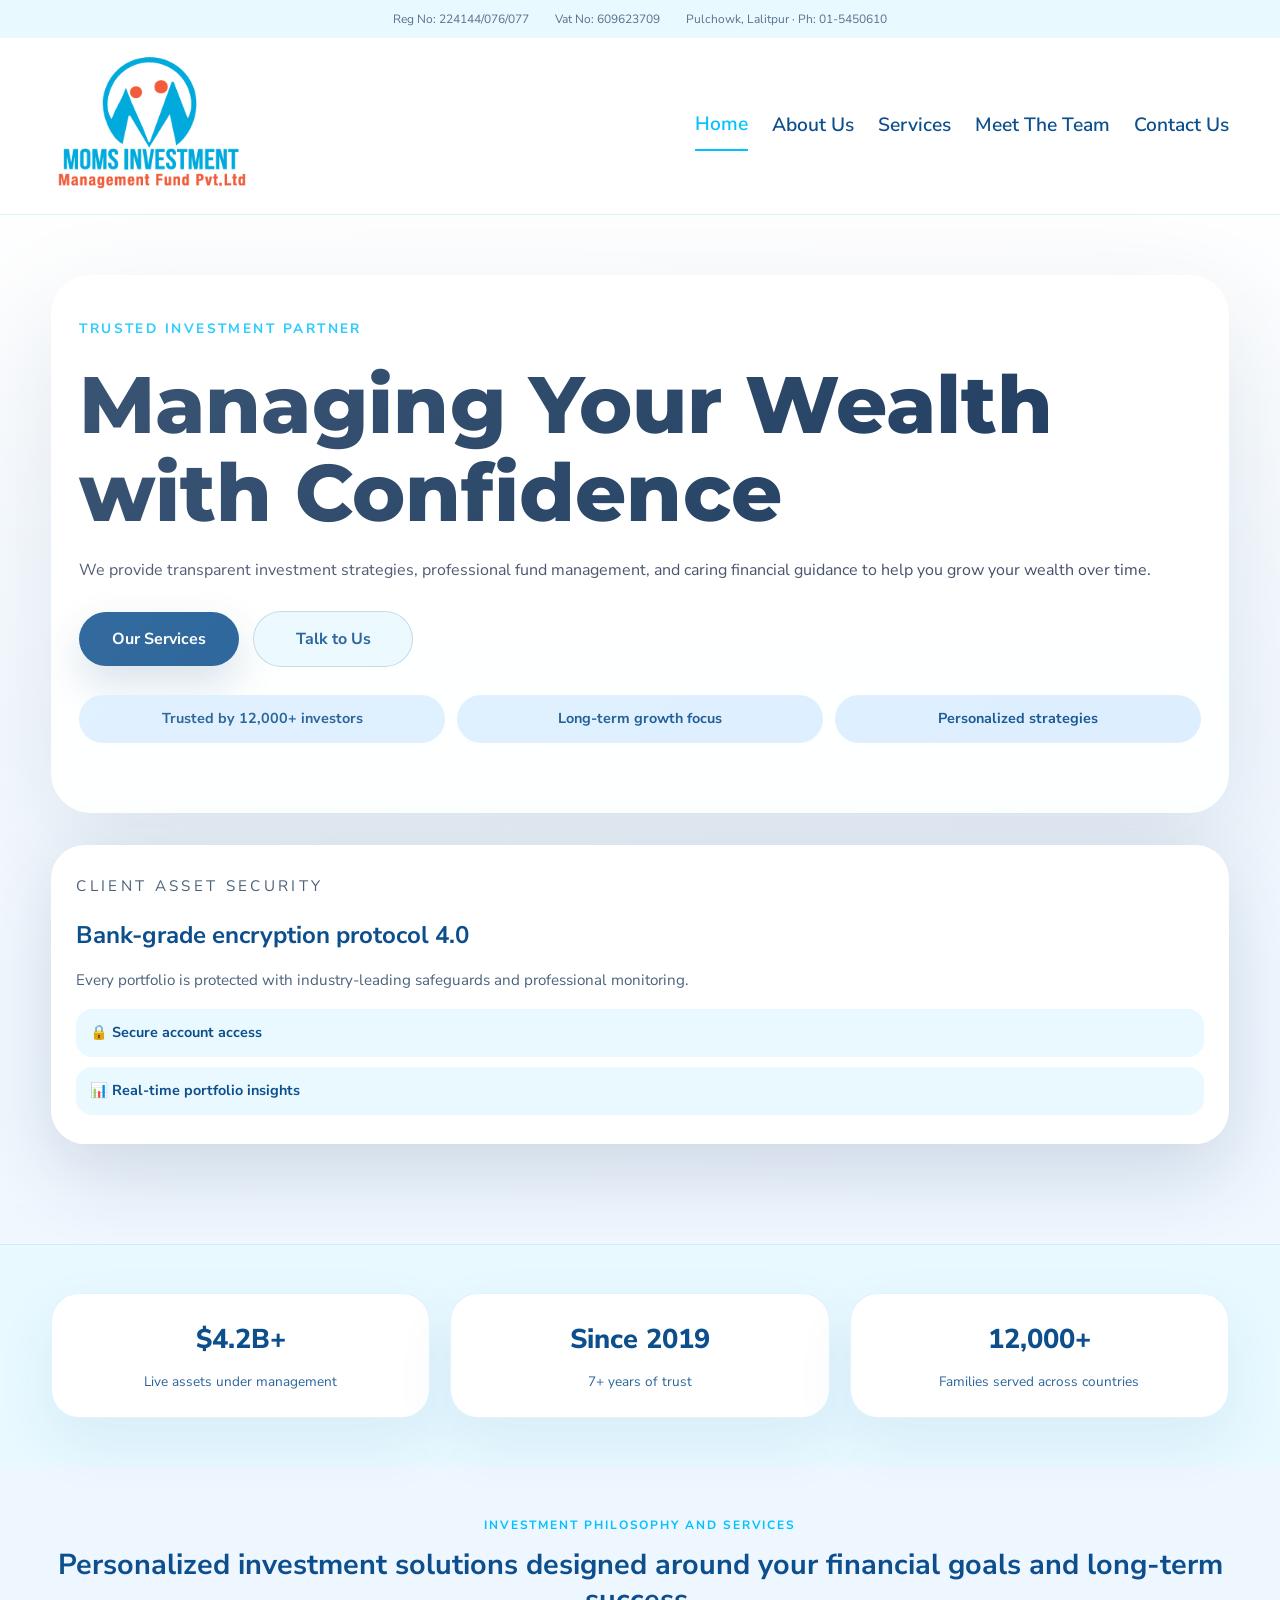
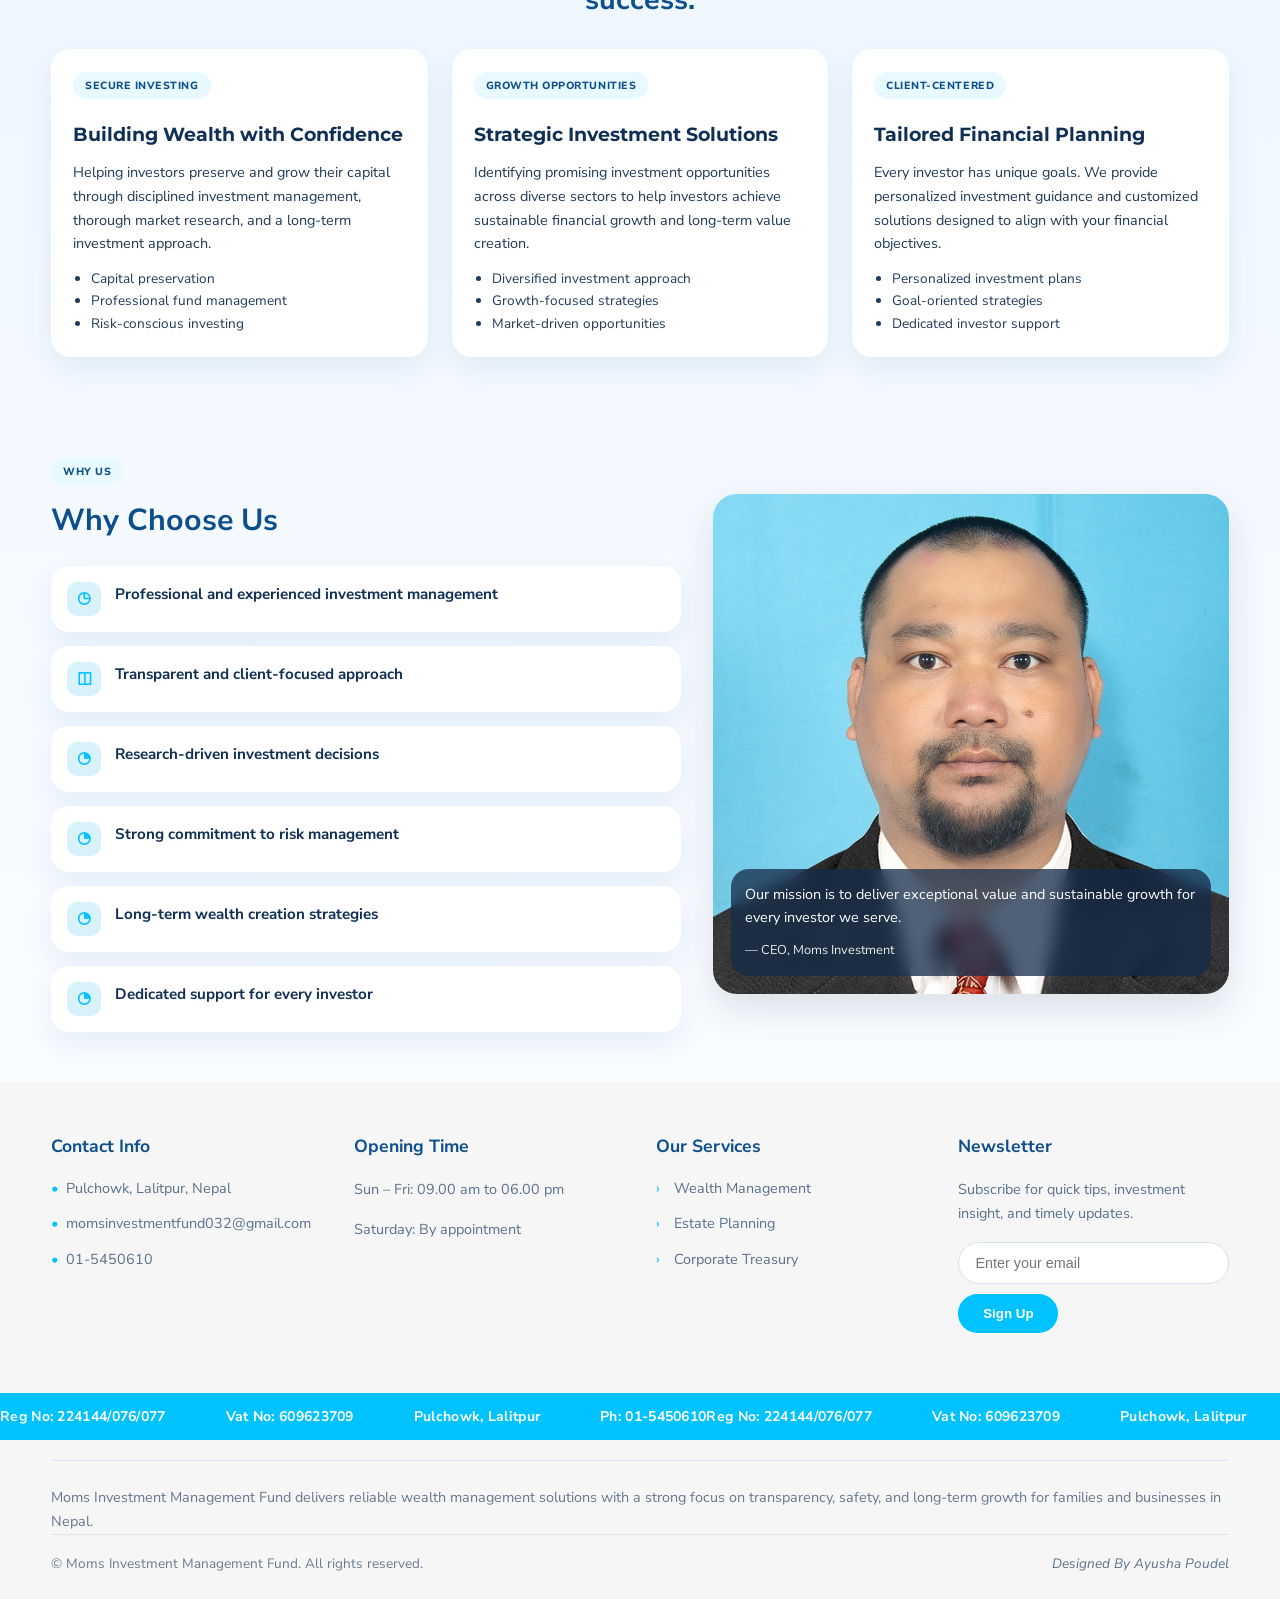
==== commit 66705e46: "changes in marqueee tag" ====
--- a/index.html
+++ b/index.html
@@ -268,6 +268,7 @@
       margin-top: 20px;
     }
 
+    
     @media (max-width: 768px) {
       .topbar-nav {
         display: none;
@@ -809,37 +810,54 @@
       background: #0d9fdf;
     }
 
-    .footer-marquee {
-      overflow: hidden;
-      background: var(--brand-blue);
-      margin-top: 32px;
-    }
-
-    .marquee-track {
-      display: flex;
-      animation: scroll 18s linear infinite;
-      padding: 12px 0;
-    }
-
-    .marquee-group {
-      display: flex;
-      gap: 40px;
-      align-items: center;
-      min-width: 100%;
-    }
-
-    .marquee-group span {
-      color: #fff;
-      white-space: nowrap;
-      font-weight: 700;
-      font-size: 0.85rem;
-    }
-
-    @keyframes scroll {
-      0% { transform: translateX(0); }
-      100% { transform: translateX(-50%); }
-    }
-
+/* Responsive marquee styles */
+.footer-marquee {
+  overflow: hidden;
+  background: var(--brand-blue);
+  width: 100%;
+  margin: 28px 0 20px;
+}
+
+.marquee-track {
+  display: flex;
+  animation: scroll 18s linear infinite;
+  padding: 12px 0;
+  width: fit-content;
+}
+
+.marquee-group {
+  display: flex;
+  gap: clamp(30px, 6vw, 60px);
+  align-items: center;
+  flex-shrink: 0;
+}
+
+.marquee-group span {
+  color: #fff;
+  white-space: nowrap;
+  font-weight: 700;
+  font-size: clamp(10px, 3vw, 14px);
+  letter-spacing: 0.3px;
+}
+
+@keyframes scroll {
+  0% { transform: translateX(0); }
+  100% { transform: translateX(-50%); }
+}
+
+/* Extra small devices */
+@media (max-width: 480px) {
+  .marquee-track {
+    animation-duration: 14s; /* slightly faster on small screens for better flow */
+  }
+  .marquee-group {
+    gap: 20px;
+  }
+  .marquee-group span {
+    font-size: 9px;
+    letter-spacing: 0;
+  }
+}
     .footer-note {
       border-top: 1px solid #dbe6f0;
       padding-top: 24px;
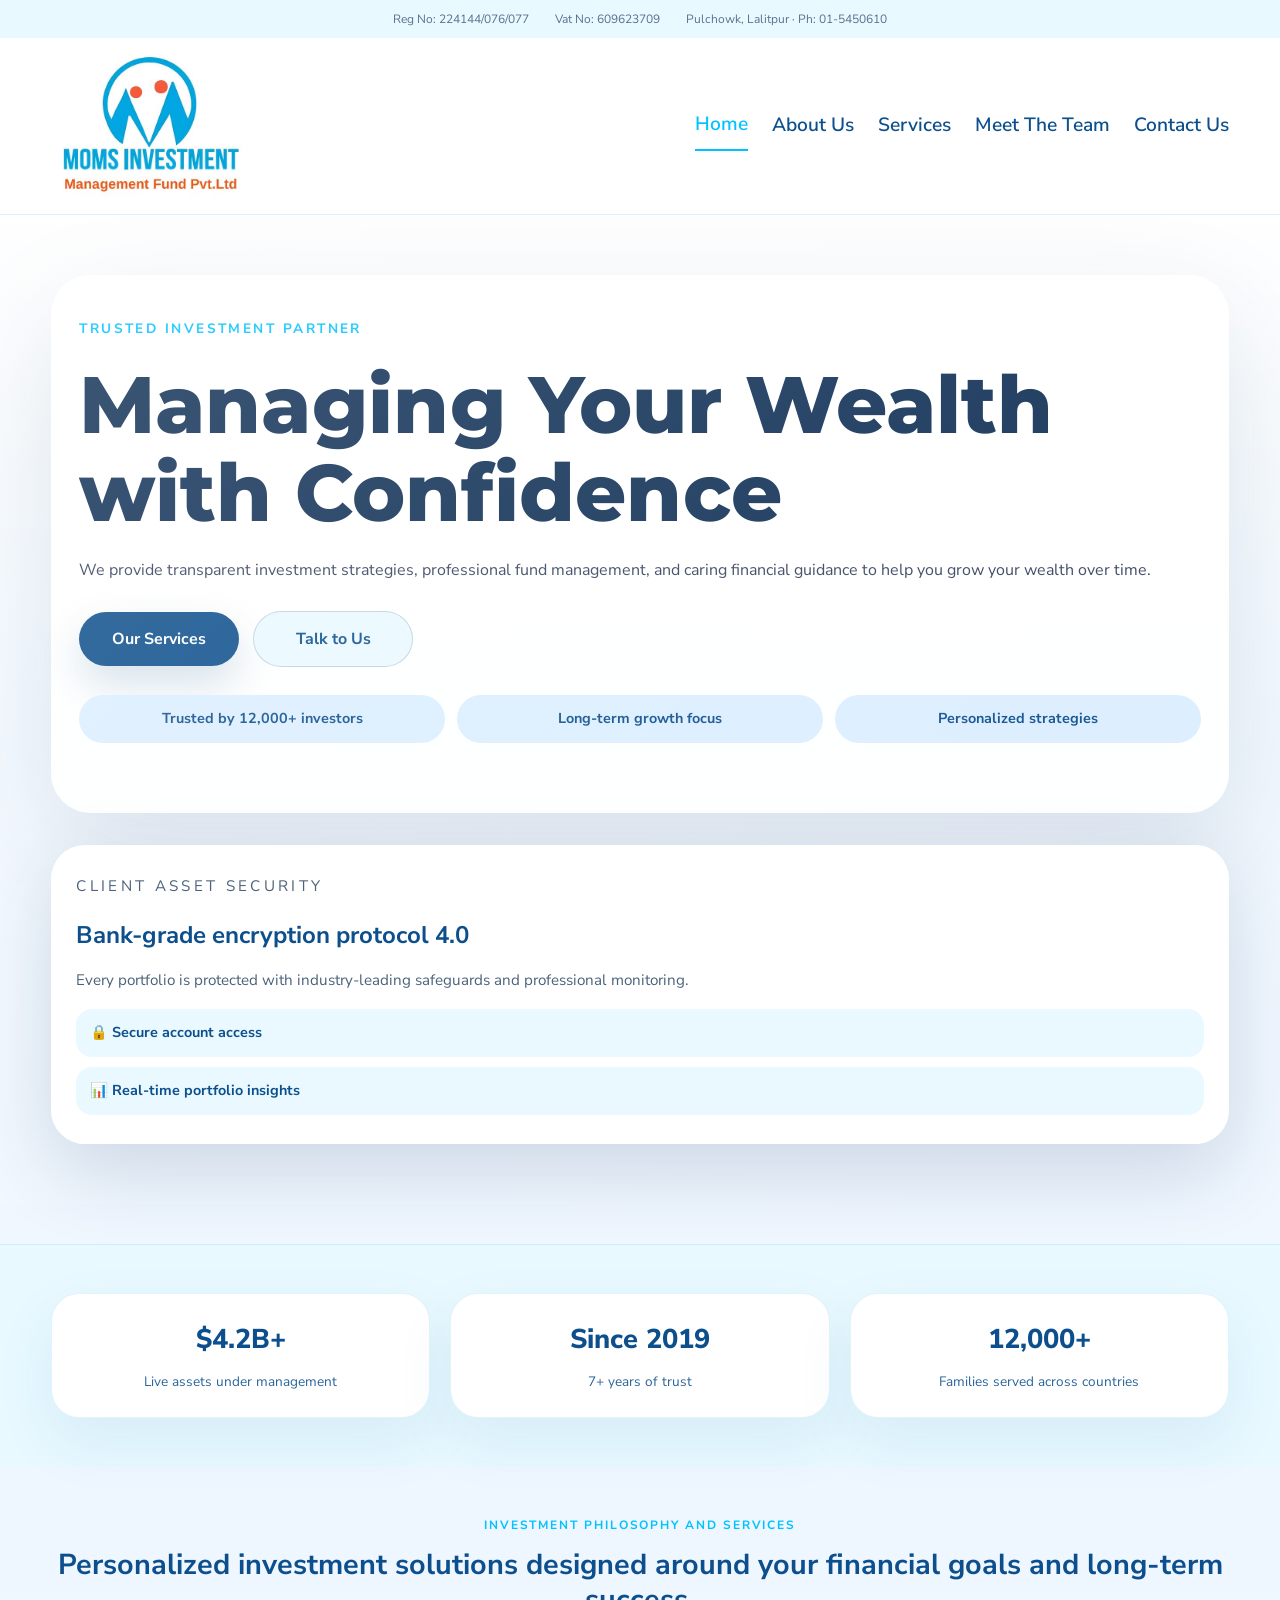
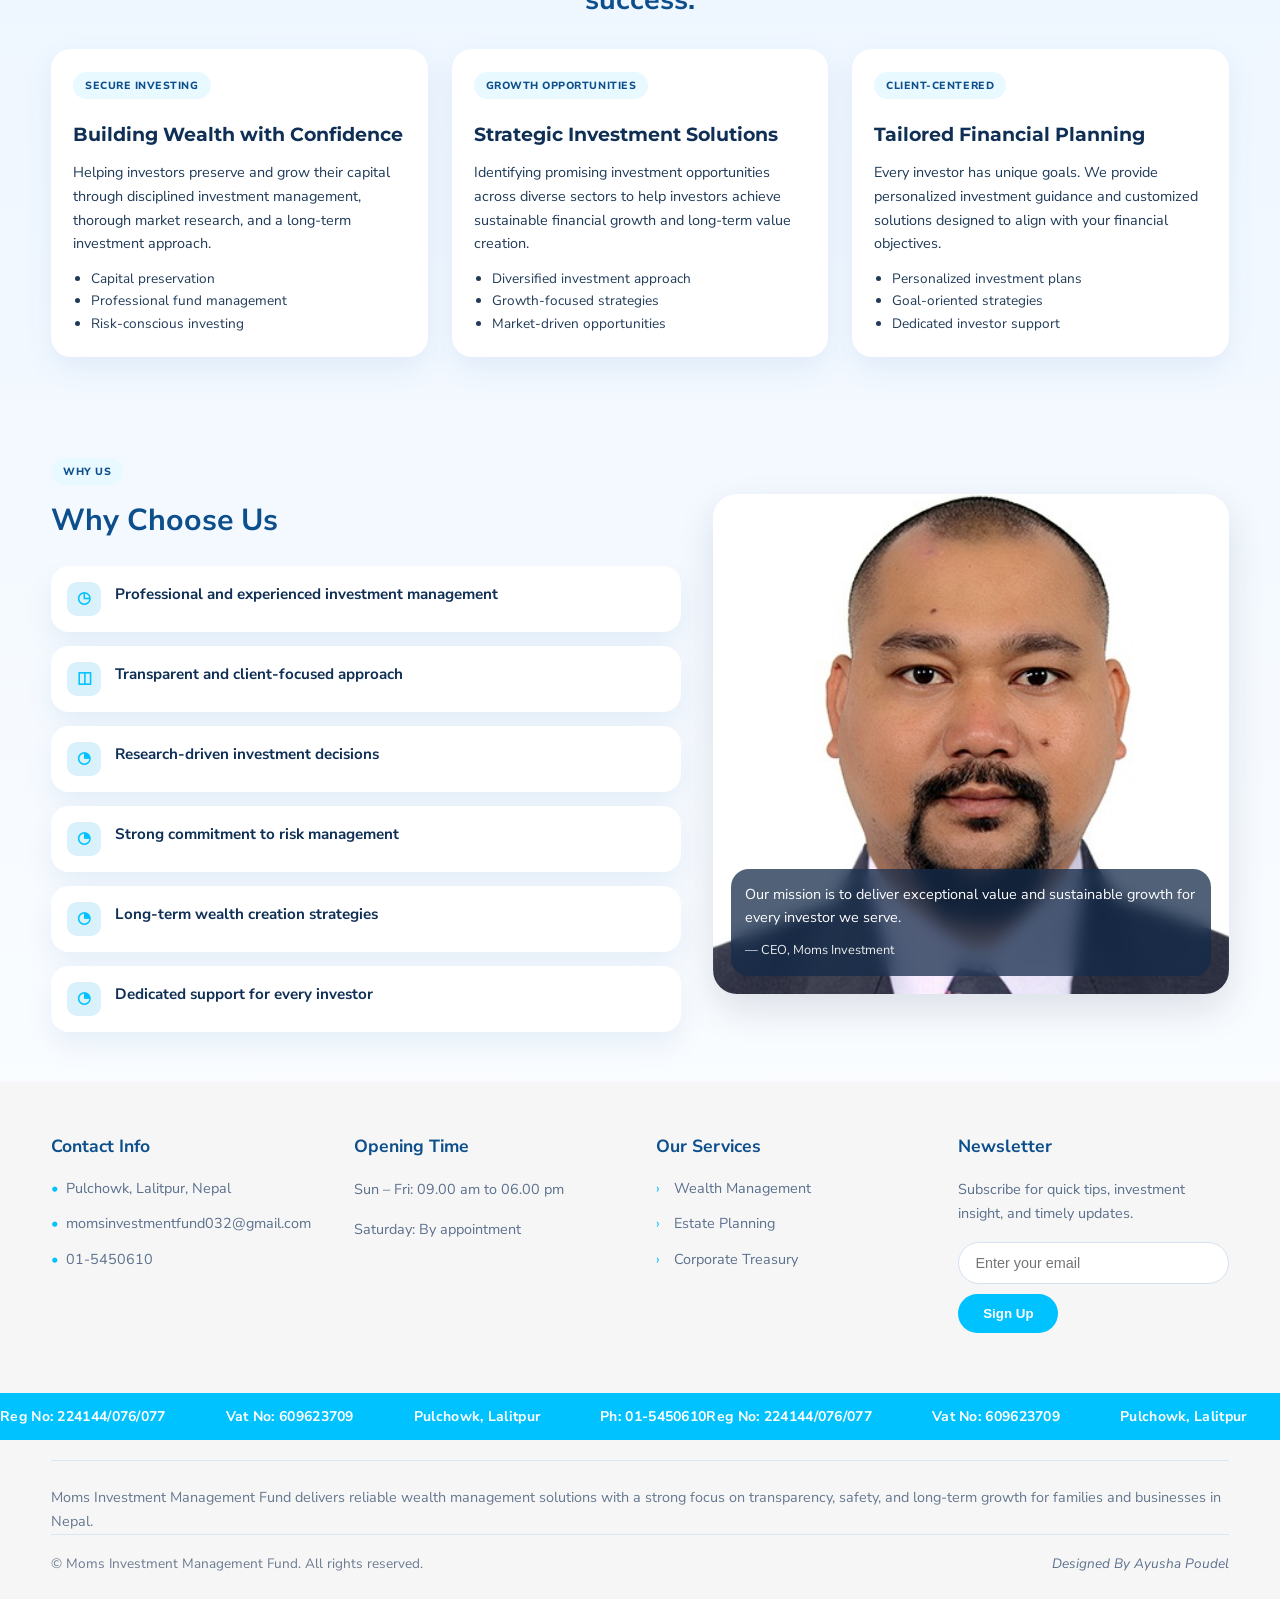
==== commit 538dd80d: "change in logo" ====
--- a/index.html
+++ b/index.html
@@ -1,15 +1,19 @@
 <!DOCTYPE html>
 <html lang="en">
+
 <head>
   <meta charset="UTF-8" />
   <meta name="viewport" content="width=device-width, initial-scale=1.0, viewport-fit=cover" />
   <title>Moms Investment Management Fund | Wealth with Integrity</title>
-  <meta name="description" content="Professional investment management services in Nepal. Safe, transparent, and growth-focused financial solutions for families and enterprises.">
+  <meta name="description"
+    content="Professional investment management services in Nepal. Safe, transparent, and growth-focused financial solutions for families and enterprises.">
   <link rel="preconnect" href="https://fonts.googleapis.com">
-    <link rel="shortcut icon" href="images/logo.png" type="image/x-icon">
+  <link rel="shortcut icon" href="images/logo.jpg" type="image/x-icon">
 
   <link rel="preconnect" href="https://fonts.gstatic.com" crossorigin>
-  <link href="https://fonts.googleapis.com/css2?family=Montserrat:wght@600;700;800&family=Nunito+Sans:wght@400;500;600;700;800&display=swap" rel="stylesheet">
+  <link
+    href="https://fonts.googleapis.com/css2?family=Montserrat:wght@600;700;800&family=Nunito+Sans:wght@400;500;600;700;800&display=swap"
+    rel="stylesheet">
   <style>
     /* ----- reset & base ----- */
     * {
@@ -188,6 +192,7 @@
       color: var(--brand-blue);
       border-bottom: 2px solid var(--brand-blue);
     }
+
     .topbar-nav a.active::after {
       display: none;
     }
@@ -218,9 +223,11 @@
     .mobile-menu-btn.open span:nth-child(1) {
       transform: translateY(8px) rotate(45deg);
     }
+
     .mobile-menu-btn.open span:nth-child(2) {
       opacity: 0;
     }
+
     .mobile-menu-btn.open span:nth-child(3) {
       transform: translateY(-8px) rotate(-45deg);
     }
@@ -268,32 +275,38 @@
       margin-top: 20px;
     }
 
-    
+
     @media (max-width: 768px) {
       .topbar-nav {
         display: none;
       }
+
       .mobile-menu-btn {
         display: block;
       }
+
       .topbar-inner {
         flex-wrap: nowrap;
         justify-content: space-between;
         align-items: center;
       }
+
       .brand {
         flex-direction: column;
         align-items: flex-start;
         gap: 6px;
       }
+
       .brand-logo {
         width: 200px;
       }
+
       .brand-name {
         font-size: 14px;
         letter-spacing: 0.05em;
         max-width: 180px;
       }
+
       .brand-text {
         text-align: left;
       }
@@ -810,54 +823,63 @@
       background: #0d9fdf;
     }
 
-/* Responsive marquee styles */
-.footer-marquee {
-  overflow: hidden;
-  background: var(--brand-blue);
-  width: 100%;
-  margin: 28px 0 20px;
-}
-
-.marquee-track {
-  display: flex;
-  animation: scroll 18s linear infinite;
-  padding: 12px 0;
-  width: fit-content;
-}
-
-.marquee-group {
-  display: flex;
-  gap: clamp(30px, 6vw, 60px);
-  align-items: center;
-  flex-shrink: 0;
-}
-
-.marquee-group span {
-  color: #fff;
-  white-space: nowrap;
-  font-weight: 700;
-  font-size: clamp(10px, 3vw, 14px);
-  letter-spacing: 0.3px;
-}
-
-@keyframes scroll {
-  0% { transform: translateX(0); }
-  100% { transform: translateX(-50%); }
-}
-
-/* Extra small devices */
-@media (max-width: 480px) {
-  .marquee-track {
-    animation-duration: 14s; /* slightly faster on small screens for better flow */
-  }
-  .marquee-group {
-    gap: 20px;
-  }
-  .marquee-group span {
-    font-size: 9px;
-    letter-spacing: 0;
-  }
-}
+    /* Responsive marquee styles */
+    .footer-marquee {
+      overflow: hidden;
+      background: var(--brand-blue);
+      width: 100%;
+      margin: 28px 0 20px;
+    }
+
+    .marquee-track {
+      display: flex;
+      animation: scroll 18s linear infinite;
+      padding: 12px 0;
+      width: fit-content;
+    }
+
+    .marquee-group {
+      display: flex;
+      gap: clamp(30px, 6vw, 60px);
+      align-items: center;
+      flex-shrink: 0;
+    }
+
+    .marquee-group span {
+      color: #fff;
+      white-space: nowrap;
+      font-weight: 700;
+      font-size: clamp(10px, 3vw, 14px);
+      letter-spacing: 0.3px;
+    }
+
+    @keyframes scroll {
+      0% {
+        transform: translateX(0);
+      }
+
+      100% {
+        transform: translateX(-50%);
+      }
+    }
+
+    /* Extra small devices */
+    @media (max-width: 480px) {
+      .marquee-track {
+        animation-duration: 14s;
+        /* slightly faster on small screens for better flow */
+      }
+
+      .marquee-group {
+        gap: 20px;
+      }
+
+      .marquee-group span {
+        font-size: 9px;
+        letter-spacing: 0;
+      }
+    }
+
     .footer-note {
       border-top: 1px solid #dbe6f0;
       padding-top: 24px;
@@ -894,46 +916,64 @@
 
     /* responsive adjustments */
     @media (max-width: 992px) {
-      .stats-grid, .philosophy-grid, .footer-grid {
+
+      .stats-grid,
+      .philosophy-grid,
+      .footer-grid {
         grid-template-columns: 1fr 1fr;
       }
+
       .stewardship {
         grid-template-columns: 1fr;
         gap: 40px;
       }
+
       .hero-copy {
         padding: 32px 24px;
       }
     }
 
     @media (max-width: 768px) {
-      .stats-grid, .philosophy-grid, .footer-grid {
+
+      .stats-grid,
+      .philosophy-grid,
+      .footer-grid {
         grid-template-columns: 1fr;
       }
+
       .hero-copy h1 {
         font-size: 1.8rem;
       }
-      .section-head h2, .stewardship-left h2 {
+
+      .section-head h2,
+      .stewardship-left h2 {
         font-size: 1.6rem;
       }
+
       .hero.hero-full {
         padding: 40px 0;
       }
+
       .stat-item {
         padding: 18px;
       }
+
       .media-card {
         padding: 22px 18px;
       }
+
       .media-card h3 {
         font-size: 1.3rem;
       }
+
       .footer-newsletter {
         flex-direction: column;
       }
+
       .footer-newsletter button {
         width: 100%;
       }
+
       .footer-bottom {
         justify-content: center;
         text-align: center;
@@ -944,19 +984,25 @@
       .hero-copy {
         padding: 24px 18px;
       }
-      .button-primary, .button-outline {
+
+      .button-primary,
+      .button-outline {
         padding: 12px 20px;
         font-size: 0.9rem;
       }
+
       .strategy-card {
         padding: 20px 16px;
       }
+
       .feature-item {
         padding: 12px;
       }
+
       .feature-item h3 {
         font-size: 0.9rem;
       }
+
       .overlay-card {
         position: relative;
         left: 0;
@@ -965,12 +1011,14 @@
         margin-top: 12px;
         border-radius: 18px;
       }
+
       .stewardship-card img {
         max-height: 350px;
       }
     }
   </style>
 </head>
+
 <body>
   <header class="topbar">
     <div class="topbar-info">
@@ -979,20 +1027,21 @@
       <span>Pulchowk, Lalitpur · Ph: 01-5450610</span>
     </div>
     <div class="container topbar-inner">
-      <a href="index.html" class="brand">
-        <img class="brand-logo" src="images/logo.png" alt="Moms Investment Logo">
+      <a href="/" class="brand">
+        <img class="brand-logo" src="images/logo.jpg" alt="Moms Investment Logo">
         <div class="brand-text">
           <!-- <span class="brand-name">MOMS INVESTMENT MANAGEMENT FUND PVT.LTD</span> -->
         </div>
       </a>
-      
+
       <!-- Desktop navigation with active Home -->
       <nav class="topbar-nav">
-        <a href="index.html" class="active">Home</a>
-        <a href="about.html">About Us</a>
-        <a href="services.html">Services</a>
-        <a href="meet_the_team.html">Meet The Team</a>
-        <a href="contact.html">Contact Us</a>
+        <a href="/" class="active">Home</a>
+        <a href="/about">About Us</a>
+        <a href="/services">Services</a>
+        <a href="/meet_the_team">Meet The Team</a>
+
+        <a href="/contact">Contact Us</a>
       </nav>
 
       <!-- Hamburger/X button (mobile only) -->
@@ -1005,13 +1054,14 @@
 
     <!-- Mobile fullscreen navigation container -->
     <div class="mobile-nav-container" id="mobileNavContainer">
-      <a href="index.html">Home</a>
-      <a href="about.html">About Us</a>
-      <a href="services.html">Services</a>
-      <a href="meet_the_team.html">Meet The Team</a>
-      <a href="contact.html">Contact Us</a>
+      <a href="/">Home</a>
+      <a href="/about">About Us</a>
+      <a href="/services">Services</a>
+      <a href="/meet_the_team">Meet The Team</a>
+      <a href="/contact">Contact Us</a>
       <div class="mobile-cta">
-        <a class="button button-primary" href="contact.html" style="width: 100%; text-align: center; color: #ffffff;">Get in Touch</a>
+        <a class="button button-primary" href="/contact" style="width: 100%; text-align: center; color: #ffffff;">Get in
+          Touch</a>
       </div>
     </div>
   </header>
@@ -1022,10 +1072,11 @@
         <div class="hero-copy">
           <p class="hero-kicker">Trusted investment partner</p>
           <h1>Managing Your Wealth with Confidence</h1>
-          <p class="hero-text">We provide transparent investment strategies, professional fund management, and caring financial guidance to help you grow your wealth over time.</p>
+          <p class="hero-text">We provide transparent investment strategies, professional fund management, and caring
+            financial guidance to help you grow your wealth over time.</p>
           <div class="hero-actions-right">
-            <a class="button button-primary" href="services.html">Our Services</a>
-            <a class="button button-outline" href="contact.html">Talk to Us</a>
+            <a class="button button-primary" href="/services">Our Services</a>
+            <a class="button button-outline" href="/contact">Talk to Us</a>
           </div>
           <div class="hero-highlights">
             <span>Trusted by 12,000+ investors</span>
@@ -1088,20 +1139,35 @@
         <article class="philosophy-card light">
           <span class="mini-pill">SECURE INVESTING</span>
           <h3>Building Wealth with Confidence</h3>
-          <p>Helping investors preserve and grow their capital through disciplined investment management, thorough market research, and a long-term investment approach.</p>
-          <ul><li>Capital preservation</li><li>Professional fund management</li><li>Risk-conscious investing</li></ul>
+          <p>Helping investors preserve and grow their capital through disciplined investment management, thorough
+            market research, and a long-term investment approach.</p>
+          <ul>
+            <li>Capital preservation</li>
+            <li>Professional fund management</li>
+            <li>Risk-conscious investing</li>
+          </ul>
         </article>
         <article class="philosophy-card dark">
           <span class="mini-pill">GROWTH OPPORTUNITIES</span>
           <h3>Strategic Investment Solutions</h3>
-          <p>Identifying promising investment opportunities across diverse sectors to help investors achieve sustainable financial growth and long-term value creation.</p>
-          <ul><li>Diversified investment approach</li><li>Growth-focused strategies</li><li>Market-driven opportunities</li></ul>
+          <p>Identifying promising investment opportunities across diverse sectors to help investors achieve sustainable
+            financial growth and long-term value creation.</p>
+          <ul>
+            <li>Diversified investment approach</li>
+            <li>Growth-focused strategies</li>
+            <li>Market-driven opportunities</li>
+          </ul>
         </article>
         <article class="philosophy-card outline">
           <span class="mini-pill">CLIENT-CENTERED</span>
           <h3>Tailored Financial Planning</h3>
-          <p>Every investor has unique goals. We provide personalized investment guidance and customized solutions designed to align with your financial objectives.</p>
-          <ul><li>Personalized investment plans</li><li>Goal-oriented strategies</li><li>Dedicated investor support</li></ul>
+          <p>Every investor has unique goals. We provide personalized investment guidance and customized solutions
+            designed to align with your financial objectives.</p>
+          <ul>
+            <li>Personalized investment plans</li>
+            <li>Goal-oriented strategies</li>
+            <li>Dedicated investor support</li>
+          </ul>
         </article>
       </div>
     </section>
@@ -1111,12 +1177,42 @@
         <span class="mini-pill">WHY US</span>
         <h2>Why Choose Us</h2>
         <div class="feature-list">
-          <div class="feature-item"><div class="feature-icon">◷</div><div><h3>Professional and experienced investment management</h3></div></div>
-          <div class="feature-item"><div class="feature-icon">◫</div><div><h3>Transparent and client-focused approach</h3></div></div>
-          <div class="feature-item"><div class="feature-icon">◔</div><div><h3>Research-driven investment decisions</h3></div></div>
-          <div class="feature-item"><div class="feature-icon">◔</div><div><h3>Strong commitment to risk management</h3></div></div>
-          <div class="feature-item"><div class="feature-icon">◔</div><div><h3>Long-term wealth creation strategies</h3></div></div>
-          <div class="feature-item"><div class="feature-icon">◔</div><div><h3>Dedicated support for every investor</h3></div></div>
+          <div class="feature-item">
+            <div class="feature-icon">◷</div>
+            <div>
+              <h3>Professional and experienced investment management</h3>
+            </div>
+          </div>
+          <div class="feature-item">
+            <div class="feature-icon">◫</div>
+            <div>
+              <h3>Transparent and client-focused approach</h3>
+            </div>
+          </div>
+          <div class="feature-item">
+            <div class="feature-icon">◔</div>
+            <div>
+              <h3>Research-driven investment decisions</h3>
+            </div>
+          </div>
+          <div class="feature-item">
+            <div class="feature-icon">◔</div>
+            <div>
+              <h3>Strong commitment to risk management</h3>
+            </div>
+          </div>
+          <div class="feature-item">
+            <div class="feature-icon">◔</div>
+            <div>
+              <h3>Long-term wealth creation strategies</h3>
+            </div>
+          </div>
+          <div class="feature-item">
+            <div class="feature-icon">◔</div>
+            <div>
+              <h3>Dedicated support for every investor</h3>
+            </div>
+          </div>
         </div>
       </div>
       <div class="stewardship-card">
@@ -1131,18 +1227,52 @@
 
   <footer class="footer">
     <div class="container footer-grid">
-      <div class="footer-col"><h4>Contact Info</h4><ul class="footer-contact"><li>Pulchowk, Lalitpur, Nepal</li><li>momsinvestmentfund032@gmail.com</li><li>01-5450610</li></ul></div>
-      <div class="footer-col"><h4>Opening Time</h4><p>Sun – Fri: 09.00 am to 06.00 pm</p><p>Saturday: By appointment</p></div>
-      <div class="footer-col"><h4>Our Services</h4><ul class="footer-services"><li>Wealth Management</li><li>Estate Planning</li><li>Corporate Treasury</li></ul></div>
-      <div class="footer-col"><h4>Newsletter</h4><p>Subscribe for quick tips, investment insight, and timely updates.</p><div class="footer-newsletter"><input type="email" placeholder="Enter your email" id="newsEmail"><button id="newsBtn">Sign Up</button></div></div>
+      <div class="footer-col">
+        <h4>Contact Info</h4>
+        <ul class="footer-contact">
+          <li>Pulchowk, Lalitpur, Nepal</li>
+          <li>momsinvestmentfund032@gmail.com</li>
+          <li>01-5450610</li>
+        </ul>
+      </div>
+      <div class="footer-col">
+        <h4>Opening Time</h4>
+        <p>Sun – Fri: 09.00 am to 06.00 pm</p>
+        <p>Saturday: By appointment</p>
+      </div>
+      <div class="footer-col">
+        <h4>Our Services</h4>
+        <ul class="footer-services">
+          <li>Wealth Management</li>
+          <li>Estate Planning</li>
+          <li>Corporate Treasury</li>
+        </ul>
+      </div>
+      <div class="footer-col">
+        <h4>Newsletter</h4>
+        <p>Subscribe for quick tips, investment insight, and timely updates.</p>
+        <div class="footer-newsletter"><input type="email" placeholder="Enter your email" id="newsEmail"><button
+            id="newsBtn">Sign Up</button></div>
+      </div>
     </div>
-    <div class="footer-marquee"><div class="marquee-track"><div class="marquee-group"><span>Reg No: 224144/076/077</span><span>Vat No: 609623709</span><span>Pulchowk, Lalitpur</span><span>Ph: 01-5450610</span></div><div class="marquee-group" aria-hidden="true"><span>Reg No: 224144/076/077</span><span>Vat No: 609623709</span><span>Pulchowk, Lalitpur</span><span>Ph: 01-5450610</span></div></div></div>
-    <div class="container footer-note"><p>Moms Investment Management Fund delivers reliable wealth management solutions with a strong focus on transparency, safety, and long-term growth for families and businesses in Nepal.</p></div>
-    <div class="container footer-bottom"><span>© Moms Investment Management Fund. All rights reserved.</span><span class="footer-credit">Designed By Ayusha Poudel</span></div>
+    <div class="footer-marquee">
+      <div class="marquee-track">
+        <div class="marquee-group"><span>Reg No: 224144/076/077</span><span>Vat No: 609623709</span><span>Pulchowk,
+            Lalitpur</span><span>Ph: 01-5450610</span></div>
+        <div class="marquee-group" aria-hidden="true"><span>Reg No: 224144/076/077</span><span>Vat No:
+            609623709</span><span>Pulchowk, Lalitpur</span><span>Ph: 01-5450610</span></div>
+      </div>
+    </div>
+    <div class="container footer-note">
+      <p>Moms Investment Management Fund delivers reliable wealth management solutions with a strong focus on
+        transparency, safety, and long-term growth for families and businesses in Nepal.</p>
+    </div>
+    <div class="container footer-bottom"><span>© Moms Investment Management Fund. All rights reserved.</span><span
+        class="footer-credit">Designed By Ayusha Poudel</span></div>
   </footer>
-
+  <script src="/router.js"></script>
   <script>
-    (function() {
+    (function () {
       // Hamburger/X menu toggle
       const menuBtn = document.getElementById('mobileMenuBtn');
       const mobileNav = document.getElementById('mobileNavContainer');
@@ -1193,4 +1323,5 @@
     })();
   </script>
 </body>
+
 </html>
